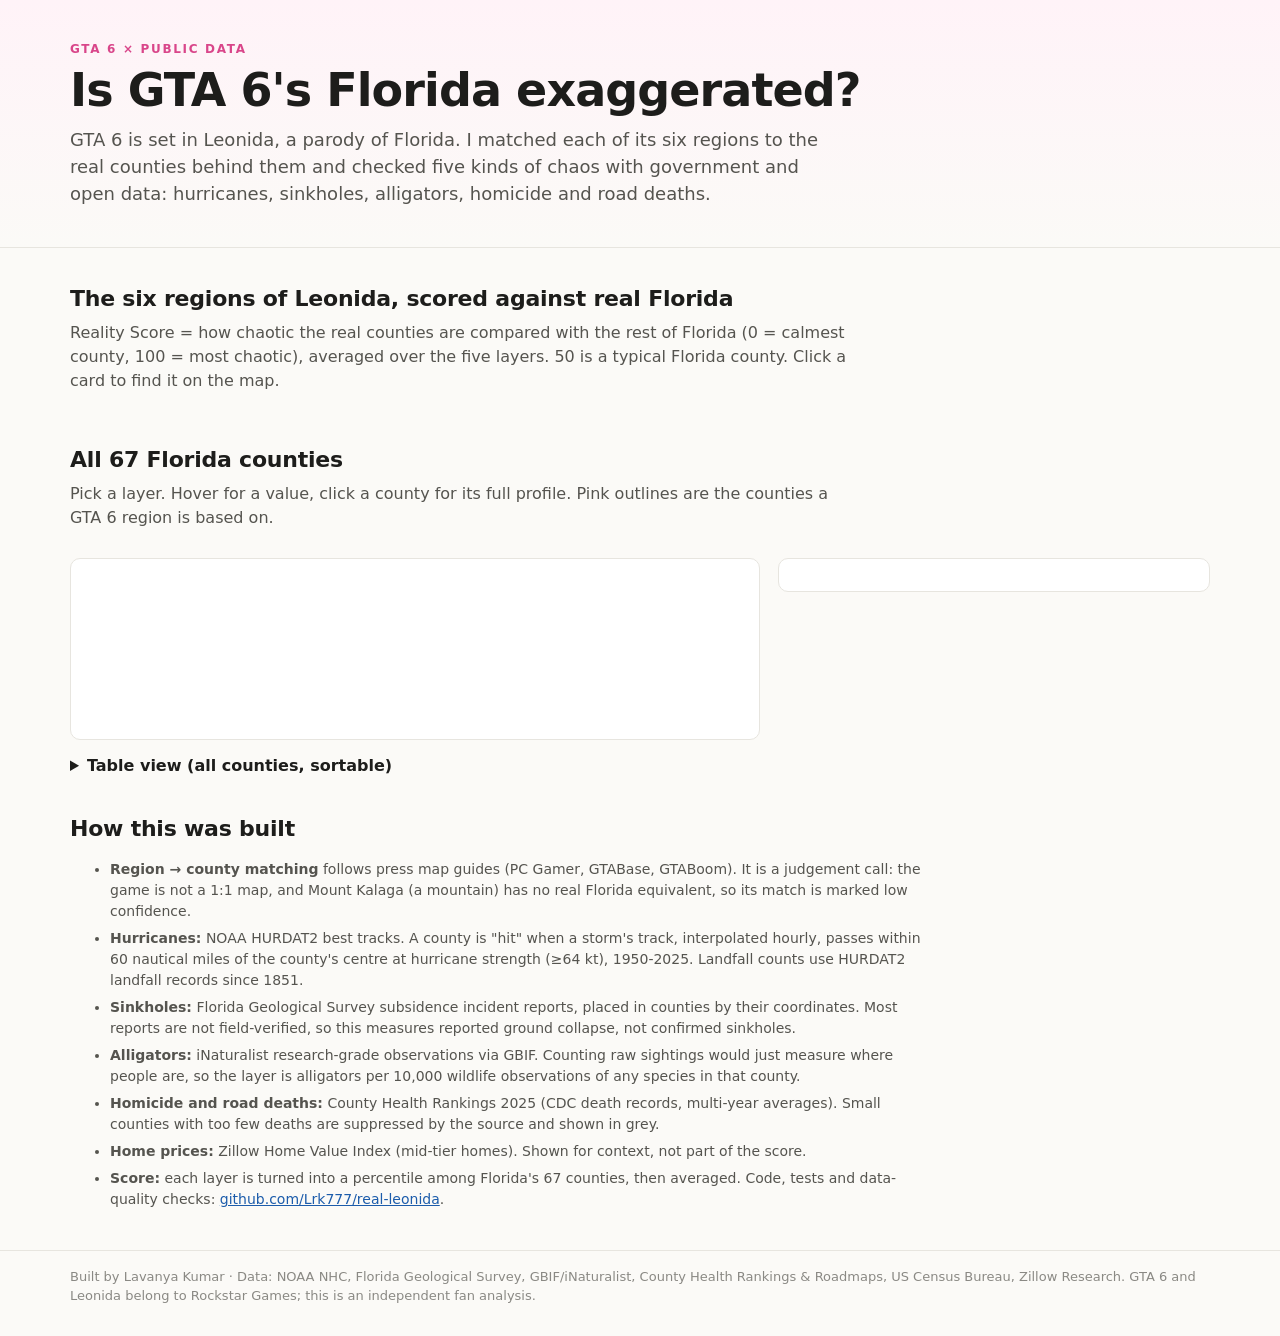
==== src/template.html @ fe615b62 "Add dashboard template, end-to-end pipeline test and README stub" ====
<!DOCTYPE html>
<html lang="en">
<head>
<meta charset="utf-8">
<meta name="viewport" content="width=device-width, initial-scale=1">
<title>Real Leonida: is GTA 6's Florida exaggerated?</title>
<meta name="description" content="Hurricanes, sinkholes, alligators, homicide, road deaths and home prices for all 67 Florida counties, matched to the regions of GTA 6's Leonida.">
<style>
  :root{
    --bg:#fbfaf7; --surface:#ffffff; --ink:#1d1d1b; --ink2:#55544f; --muted:#8a8984; --line:#e7e5df;
    --accent:#d9468a; --accent-soft:#fbe6f0; --focus:#1c5cab;
  }
  *{box-sizing:border-box}
  body{margin:0;background:var(--bg);color:var(--ink);font:16px/1.5 system-ui,-apple-system,"Segoe UI",Roboto,sans-serif}
  .wrap{max-width:1180px;margin:0 auto;padding:0 20px}
  header{padding:40px 0 18px;border-bottom:1px solid var(--line);background:linear-gradient(180deg,#fff3f8 0%,var(--bg) 100%)}
  .kicker{font-size:12px;letter-spacing:.14em;text-transform:uppercase;color:var(--accent);font-weight:700}
  h1{font-size:clamp(28px,4.4vw,46px);line-height:1.08;margin:8px 0 10px;letter-spacing:-.02em}
  .dek{max-width:760px;color:var(--ink2);font-size:18px;margin:0}
  h2{font-size:22px;margin:34px 0 6px;letter-spacing:-.01em}
  .sub{color:var(--ink2);margin:0 0 16px;max-width:780px}
  .headlines{display:grid;grid-template-columns:repeat(auto-fit,minmax(250px,1fr));gap:12px;margin-top:22px}
  .hl{background:var(--surface);border:1px solid var(--line);border-radius:10px;padding:14px 16px}
  .hl b{display:block;font-size:24px;line-height:1.15;margin-bottom:4px}
  .hl span{color:var(--ink2);font-size:14px}
  .regions{display:grid;grid-template-columns:repeat(auto-fit,minmax(270px,1fr));gap:12px}
  .rc{background:var(--surface);border:1px solid var(--line);border-radius:10px;padding:14px 16px;cursor:pointer;transition:border-color .15s}
  .rc:hover,.rc.on{border-color:var(--accent)}
  .rc:focus-visible{outline:2px solid var(--focus);outline-offset:2px}
  .rc h3{margin:0;font-size:18px}
  .rc .insp{color:var(--muted);font-size:13px;margin:2px 0 10px}
  .score{display:flex;align-items:baseline;gap:6px}
  .score b{font-size:34px;line-height:1}
  .score small{color:var(--muted)}
  .conf{font-size:11px;text-transform:uppercase;letter-spacing:.08em;padding:2px 7px;border-radius:99px;background:#f0efec;color:var(--ink2);float:right}
  .bars{margin-top:10px;display:grid;gap:5px}
  .bar{display:grid;grid-template-columns:92px 1fr 30px;align-items:center;gap:8px;font-size:12px;color:var(--ink2)}
  .bar i{display:block;height:8px;border-radius:4px;background:#f0efec;position:relative;overflow:hidden}
  .bar i em{position:absolute;left:0;top:0;bottom:0;background:#3987e5;border-radius:4px}
  .bar span:last-child{text-align:right;color:var(--ink)}
  .controls{display:flex;flex-wrap:wrap;gap:6px;margin:6px 0 12px}
  .controls button{font:inherit;font-size:14px;border:1px solid var(--line);background:var(--surface);color:var(--ink);padding:6px 12px;border-radius:99px;cursor:pointer}
  .controls button[aria-pressed="true"]{background:var(--ink);color:#fff;border-color:var(--ink)}
  .controls button:focus-visible{outline:2px solid var(--focus);outline-offset:2px}
  .mapgrid{display:grid;grid-template-columns:minmax(0,1.6fr) minmax(260px,1fr);gap:18px;align-items:start}
  @media (max-width:860px){.mapgrid{grid-template-columns:1fr}}
  .mapbox{background:var(--surface);border:1px solid var(--line);border-radius:10px;padding:10px;position:relative}
  svg{width:100%;height:auto;display:block}
  path.c{stroke:#fff;stroke-width:.8;cursor:pointer}
  path.c:hover{stroke:var(--ink);stroke-width:1.6}
  path.c.sel{stroke:var(--accent);stroke-width:2.6}
  path.c.reg{stroke:var(--accent);stroke-width:1.8}
  path.c.na{fill:#f0efec}
  .legend{display:flex;align-items:center;gap:0;margin:8px 4px 2px;font-size:12px;color:var(--ink2);flex-wrap:wrap}
  .legend .sw{width:46px;height:10px;margin-right:2px}
  .legend .lab{width:48px;text-align:left}
  .legend .unit{width:100%;margin-top:4px;color:var(--muted)}
  .tip{position:absolute;pointer-events:none;background:var(--ink);color:#fff;font-size:13px;padding:6px 9px;border-radius:6px;white-space:nowrap;opacity:0;transition:opacity .08s}
  .panel{background:var(--surface);border:1px solid var(--line);border-radius:10px;padding:16px}
  .panel h3{margin:0 0 2px;font-size:22px}
  .panel .meta{color:var(--muted);font-size:13px;margin-bottom:10px}
  .panel table{width:100%;border-collapse:collapse;font-size:14px}
  .panel td{padding:6px 0;border-top:1px solid var(--line)}
  .panel td:nth-child(2){text-align:right;font-variant-numeric:tabular-nums}
  .panel td:nth-child(3){text-align:right;color:var(--muted);font-size:12px;width:70px}
  .tag{display:inline-block;background:var(--accent-soft);color:#8a1f52;font-size:12px;border-radius:99px;padding:1px 8px;margin:0 4px 4px 0}
  details{margin-top:14px}
  summary{cursor:pointer;font-weight:600}
  .tbl{overflow:auto;max-height:520px;border:1px solid var(--line);border-radius:10px;background:var(--surface);margin-top:10px}
  .tbl table{border-collapse:collapse;width:100%;font-size:13px;font-variant-numeric:tabular-nums}
  .tbl th,.tbl td{padding:6px 10px;border-bottom:1px solid var(--line);text-align:right;white-space:nowrap}
  .tbl th:first-child,.tbl td:first-child{text-align:left;position:sticky;left:0;background:var(--surface)}
  .tbl th{position:sticky;top:0;background:#f6f5f1;cursor:pointer;font-weight:600}
  .method{color:var(--ink2);font-size:14px;max-width:860px}
  .method li{margin-bottom:6px}
  footer{margin:40px 0 30px;padding-top:16px;border-top:1px solid var(--line);color:var(--muted);font-size:13px}
  a{color:#1c5cab}
</style>
</head>
<body>
<header>
  <div class="wrap">
    <div class="kicker">GTA 6 × public data</div>
    <h1>Is GTA 6's Florida exaggerated?</h1>
    <p class="dek">GTA 6 is set in Leonida, a parody of Florida. I matched each of its six regions to the real counties behind them and checked five kinds of chaos with government and open data: hurricanes, sinkholes, alligators, homicide and road deaths.</p>
    <div class="headlines" id="headlines"></div>
  </div>
</header>

<main class="wrap">
  <h2>The six regions of Leonida, scored against real Florida</h2>
  <p class="sub">Reality Score = how chaotic the real counties are compared with the rest of Florida (0 = calmest county, 100 = most chaotic), averaged over the five layers. 50 is a typical Florida county. Click a card to find it on the map.</p>
  <div class="regions" id="regions"></div>

  <h2>All 67 Florida counties</h2>
  <p class="sub">Pick a layer. Hover for a value, click a county for its full profile. Pink outlines are the counties a GTA 6 region is based on.</p>
  <div class="controls" id="controls" role="group" aria-label="Map layer"></div>
  <div class="mapgrid">
    <div class="mapbox" id="mapbox">
      <svg id="map" role="img" aria-label="Choropleth map of Florida counties"></svg>
      <div class="legend" id="legend"></div>
      <div class="tip" id="tip"></div>
    </div>
    <div class="panel" id="panel"></div>
  </div>

  <details>
    <summary>Table view (all counties, sortable)</summary>
    <div class="tbl"><table id="table"></table></div>
  </details>

  <h2>How this was built</h2>
  <ul class="method" id="method">
    <li><b>Region → county matching</b> follows press map guides (PC Gamer, GTABase, GTABoom). It is a judgement call: the game is not a 1:1 map, and Mount Kalaga (a mountain) has no real Florida equivalent, so its match is marked low confidence.</li>
    <li><b>Hurricanes:</b> NOAA HURDAT2 best tracks. A county is "hit" when a storm's track, interpolated hourly, passes within 60 nautical miles of the county's centre at hurricane strength (≥64 kt), 1950-2025. Landfall counts use HURDAT2 landfall records since 1851.</li>
    <li><b>Sinkholes:</b> Florida Geological Survey subsidence incident reports, placed in counties by their coordinates. Most reports are not field-verified, so this measures reported ground collapse, not confirmed sinkholes.</li>
    <li><b>Alligators:</b> iNaturalist research-grade observations via GBIF. Counting raw sightings would just measure where people are, so the layer is alligators per 10,000 wildlife observations of any species in that county.</li>
    <li><b>Homicide and road deaths:</b> County Health Rankings 2025 (CDC death records, multi-year averages). Small counties with too few deaths are suppressed by the source and shown in grey.</li>
    <li><b>Home prices:</b> Zillow Home Value Index (mid-tier homes). Shown for context, not part of the score.</li>
    <li><b>Score:</b> each layer is turned into a percentile among Florida's 67 counties, then averaged. Code, tests and data-quality checks: <a href="https://github.com/Lrk777/real-leonida">github.com/Lrk777/real-leonida</a>.</li>
  </ul>
</main>
<footer><div class="wrap">Built by Lavanya Kumar · Data: NOAA NHC, Florida Geological Survey, GBIF/iNaturalist, County Health Rankings &amp; Roadmaps, US Census Bureau, Zillow Research. GTA 6 and Leonida belong to Rockstar Games; this is an independent fan analysis.</div></footer>

<script>
const D = /*__DATA__*/null;
const $ = s => document.querySelector(s);
const fmt = (v, dp) => v == null ? "–" : Number(v).toLocaleString("en-CA", {minimumFractionDigits: dp, maximumFractionDigits: dp});
const money = v => v == null ? "–" : "$" + Math.round(v / 1000).toLocaleString("en-CA") + "k";
const layerBy = Object.fromEntries(D.layers.map(l => [l.key, l]));
const byFips = Object.fromEntries(D.counties.map(c => [c.fips, c]));
let layer = "chaos_score", selected = null, regionOn = null;

// Headlines
$("#headlines").innerHTML = D.headlines.map(h => `<div class="hl"><b>${h.big}</b><span>${h.text}</span></div>`).join("");

// Region cards
const short = {hurricanes_per_decade:"Hurricanes", sinkholes_per_1000km2:"Sinkholes", gators_per_10k_obs:"Alligators", homicide_per_100k:"Homicide", crash_deaths_per_100k:"Road deaths"};
$("#regions").innerHTML = D.regions.map(r => `
  <div class="rc" tabindex="0" role="button" data-region="${r.region}" aria-label="${r.region}: Reality Score ${Math.round(r.reality_score)}">
    <span class="conf">${r.confidence} match</span>
    <h3>${r.region}</h3>
    <div class="insp">${r.inspiration} · ${r.counties}</div>
    <div class="score"><b>${Math.round(r.reality_score)}</b><small>/ 100 Reality Score</small></div>
    <div class="bars">${Object.keys(short).map(k => { const v = r[k + "_pct"]; return `<div class="bar"><span>${short[k]}</span><i><em style="width:${v == null ? 0 : v}%"></em></i><span>${v == null ? "–" : Math.round(v)}</span></div>`; }).join("")}</div>
  </div>`).join("");
document.querySelectorAll(".rc").forEach(el => {
  const act = () => { const r = D.regions.find(x => x.region === el.dataset.region);
    regionOn = regionOn === r.region ? null : r.region;
    document.querySelectorAll(".rc").forEach(x => x.classList.toggle("on", x.dataset.region === regionOn));
    if (regionOn) { select(r.fips[0]); $("#mapbox").scrollIntoView({behavior: "smooth", block: "center"}); }
    paint(); };
  el.addEventListener("click", act);
  el.addEventListener("keydown", e => { if (e.key === "Enter" || e.key === " ") { e.preventDefault(); act(); } });
});

// Controls
$("#controls").innerHTML = D.layers.map(l => `<button type="button" data-k="${l.key}" aria-pressed="${l.key === layer}">${l.label}</button>`).join("");
$("#controls").addEventListener("click", e => { const b = e.target.closest("button"); if (!b) return; layer = b.dataset.k;
  document.querySelectorAll("#controls button").forEach(x => x.setAttribute("aria-pressed", x.dataset.k === layer)); paint(); });

// Map
const svg = $("#map");
svg.setAttribute("viewBox", `0 0 ${D.W} ${D.H}`);
svg.innerHTML = D.counties.map(c => `<path class="c" d="${c.path}" data-f="${c.fips}" tabindex="-1"><title>${c.name}</title></path>`).join("");
const tip = $("#tip");
svg.addEventListener("mousemove", e => { const p = e.target.closest("path.c"); if (!p) { tip.style.opacity = 0; return; }
  const c = byFips[p.dataset.f], L = layerBy[layer], v = c[layer];
  tip.textContent = `${c.name}: ${layer === "home_value" ? money(v) : fmt(v, L.dp)}${layer === "chaos_score" ? " / 100" : ""}`;
  const box = $("#mapbox").getBoundingClientRect(); tip.style.left = (e.clientX - box.left + 12) + "px"; tip.style.top = (e.clientY - box.top + 12) + "px"; tip.style.opacity = 1; });
svg.addEventListener("mouseleave", () => tip.style.opacity = 0);
svg.addEventListener("click", e => { const p = e.target.closest("path.c"); if (p) select(p.dataset.f); });

function breaks(vals) { const s = vals.filter(v => v != null).sort((a, b) => a - b); return [0.2, 0.4, 0.6, 0.8].map(q => s[Math.floor(q * (s.length - 1))]); }
function paint() {
  const vals = D.counties.map(c => c[layer]), br = breaks(vals), L = layerBy[layer];
  const regF = regionOn ? D.regions.find(r => r.region === regionOn).fips : D.regions.flatMap(r => r.fips);
  svg.querySelectorAll("path.c").forEach(p => { const c = byFips[p.dataset.f], v = c[layer];
    p.classList.toggle("na", v == null);
    p.style.fill = v == null ? "" : D.ramp[br.filter(b => v > b).length];
    p.classList.toggle("reg", regF.includes(c.fips)); p.classList.toggle("sel", c.fips === selected); });
  const f = v => layer === "home_value" ? money(v) : fmt(v, L.dp);
  const lab = i => i === 0 ? `≤ ${f(br[0])}` : i === 4 ? `> ${f(br[3])}` : `${f(br[i - 1])}–${f(br[i])}`;
  $("#legend").innerHTML = D.ramp.map((col, i) => `<span style="display:inline-flex;flex-direction:column;gap:3px;margin-right:4px;min-width:72px"><span class="sw" style="background:${col};width:100%"></span><span>${lab(i)}</span></span>`).join("") +
    `<div class="unit">${L.unit} · 5 groups of ~13 counties · grey = no data</div>`;
}

function rankOf(key, fips) { const s = D.counties.filter(c => c[key] != null).sort((a, b) => b[key] - a[key]); const i = s.findIndex(c => c.fips === fips); return i < 0 ? null : i + 1; }
function select(f) { selected = f; const c = byFips[f]; const n = D.counties.length;
  const row = (label, v, key, txt) => `<tr><td>${label}</td><td>${txt ?? v}</td><td>${key && rankOf(key, f) ? "#" + rankOf(key, f) + " of " + D.counties.filter(x => x[key] != null).length : ""}</td></tr>`;
  $("#panel").innerHTML = `<h3>${c.name} County</h3>
    <div class="meta">${Number(c.population).toLocaleString("en-CA")} residents · Chaos rank #${c.chaos_rank} of ${n}</div>
    ${c.regions.map(r => `<span class="tag">GTA 6: ${r}</span>`).join("")}
    <table>
      ${row("Reality Score", fmt(c.chaos_score, 0) + " / 100", "chaos_score")}
      ${row("Hurricanes within 60 nm, 1950-2025", fmt(c.hurricanes_1950_2025, 0) + " (" + fmt(c.major_hurricanes_1950_2025, 0) + " major)", "hurricanes_per_decade")}
      ${row("Hurricane landfalls since 1851", fmt(c.landfalls_since_1851, 0), "landfalls_since_1851")}
      ${row("Sinkhole reports", fmt(c.sinkholes, 0) + " (" + fmt(c.sinkholes_per_1000km2, 1) + " per 1,000 km²)", "sinkholes_per_1000km2")}
      ${row("Alligators per 10k sightings", fmt(c.gators_per_10k_obs, 0) + " (" + fmt(c.alligator_obs, 0) + " gators)", "gators_per_10k_obs")}
      ${row("Homicides per 100k", fmt(c.homicide_per_100k, 1), "homicide_per_100k")}
      ${row("Road deaths per 100k", fmt(c.crash_deaths_per_100k, 1), "crash_deaths_per_100k")}
      ${row("Typical home value", money(c.home_value) + (c.home_value_change_pct == null ? "" : " (" + (c.home_value_change_pct >= 0 ? "+" : "") + fmt(c.home_value_change_pct, 0) + "% in 5 yrs)"), "home_value")}
    </table>`;
  paint(); }

// Table
const tcols = [["name","County",null],["chaos_score","Reality",0],["hurricanes_1950_2025","Hurricanes",0],["landfalls_since_1851","Landfalls",0],["sinkholes_per_1000km2","Sinkholes/1k km²",1],["gators_per_10k_obs","Gators/10k obs",0],["homicide_per_100k","Homicide/100k",1],["crash_deaths_per_100k","Road deaths/100k",1],["home_value","Home value",-1]];
let sortK = "chaos_score", sortD = -1;
function table() { const rows = [...D.counties].sort((a, b) => sortK === "name" ? a.name.localeCompare(b.name) * -sortD : ((a[sortK] ?? -1e9) - (b[sortK] ?? -1e9)) * sortD);
  $("#table").innerHTML = `<thead><tr>${tcols.map(([k, l]) => `<th data-k="${k}" aria-sort="${k === sortK ? (sortD < 0 ? "descending" : "ascending") : "none"}">${l}</th>`).join("")}</tr></thead><tbody>` +
    rows.map(c => `<tr>${tcols.map(([k, l, dp]) => `<td>${k === "name" ? c.name : dp === -1 ? money(c[k]) : fmt(c[k], dp)}</td>`).join("")}</tr>`).join("") + "</tbody>"; }
$("#table").addEventListener("click", e => { const th = e.target.closest("th"); if (!th) return; const k = th.dataset.k; sortD = k === sortK ? -sortD : -1; sortK = k; table(); });

select("12086"); table();
</script>
</body>
</html>
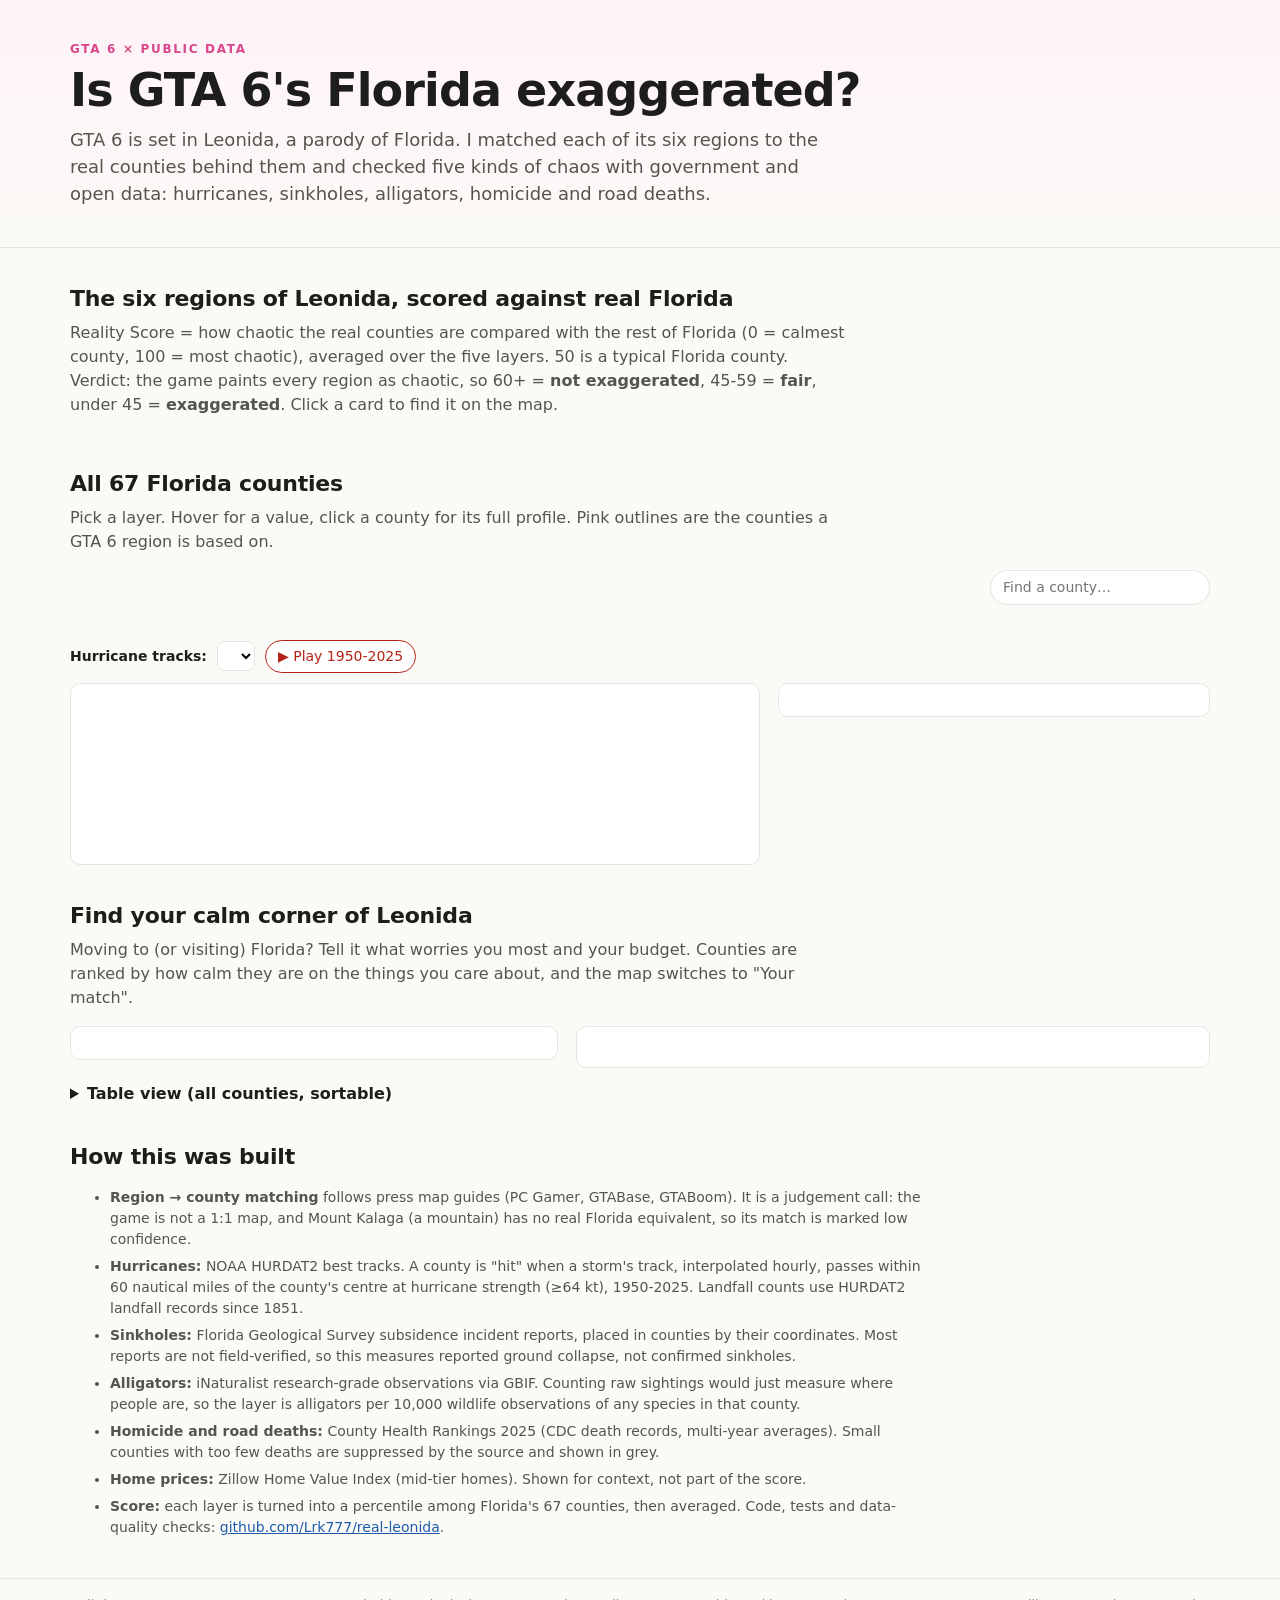
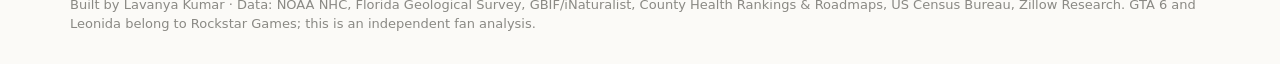
==== commit 719bf965: "Dashboard v2: hurricane track replay, calm-corner finder, verdicts, search, layer notes, share links" ====
--- a/src/template.html
+++ b/src/template.html
@@ -19,9 +19,9 @@
   .dek{max-width:760px;color:var(--ink2);font-size:18px;margin:0}
   h2{font-size:22px;margin:34px 0 6px;letter-spacing:-.01em}
   .sub{color:var(--ink2);margin:0 0 16px;max-width:780px}
-  .headlines{display:grid;grid-template-columns:repeat(auto-fit,minmax(250px,1fr));gap:12px;margin-top:22px}
+  .headlines{display:grid;grid-template-columns:repeat(auto-fit,minmax(200px,1fr));gap:12px;margin-top:22px}
   .hl{background:var(--surface);border:1px solid var(--line);border-radius:10px;padding:14px 16px}
-  .hl b{display:block;font-size:24px;line-height:1.15;margin-bottom:4px}
+  .hl b{display:block;font-size:21px;line-height:1.15;margin-bottom:4px}
   .hl span{color:var(--ink2);font-size:14px}
   .regions{display:grid;grid-template-columns:repeat(auto-fit,minmax(270px,1fr));gap:12px}
   .rc{background:var(--surface);border:1px solid var(--line);border-radius:10px;padding:14px 16px;cursor:pointer;transition:border-color .15s}
@@ -75,6 +75,39 @@
   .method li{margin-bottom:6px}
   footer{margin:40px 0 30px;padding-top:16px;border-top:1px solid var(--line);color:var(--muted);font-size:13px}
   a{color:#1c5cab}
+  .verdict{display:inline-block;font-size:12px;font-weight:600;border-radius:99px;padding:2px 9px;margin-left:8px;vertical-align:middle}
+  .v-wild{background:#fde7e7;color:#9b1c1c} .v-fair{background:#f0efec;color:#55544f} .v-exag{background:#e3eefc;color:#1c4f8f}
+  .toolbar{display:flex;flex-wrap:wrap;gap:10px;align-items:center;justify-content:space-between;margin:6px 0 4px}
+  .search{font:inherit;font-size:14px;padding:6px 12px;border:1px solid var(--line);border-radius:99px;min-width:220px;background:var(--surface)}
+  .search:focus-visible{outline:2px solid var(--focus);outline-offset:1px}
+  .layerdesc{color:var(--ink2);font-size:14px;margin:0 0 10px;min-height:21px}
+  .storms{margin-top:10px;font-size:13px;color:var(--ink2)}
+  .storms b{color:var(--ink)}
+  .finder{display:grid;grid-template-columns:minmax(260px,1fr) minmax(0,1.3fr);gap:18px;align-items:start}
+  @media (max-width:860px){.finder{grid-template-columns:1fr}}
+  .card{background:var(--surface);border:1px solid var(--line);border-radius:10px;padding:16px}
+  .slider{display:grid;grid-template-columns:110px 1fr 74px;gap:10px;align-items:center;margin:8px 0;font-size:14px}
+  .slider input{width:100%;accent-color:#1c5cab}
+  .slider output{font-size:12px;color:var(--ink2);text-align:right}
+  .budget{font:inherit;font-size:14px;padding:5px 8px;border:1px solid var(--line);border-radius:8px;background:var(--surface)}
+  .results ol{margin:0;padding:0;list-style:none;counter-reset:r}
+  .results li{display:grid;grid-template-columns:28px 1fr auto;gap:10px;align-items:center;padding:8px 6px;border-top:1px solid var(--line);cursor:pointer;border-radius:6px}
+  .results li:hover,.results li:focus-visible{background:#f6f5f1;outline:none}
+  .results li .n{font-weight:700;color:var(--muted)}
+  .results li .why{font-size:12px;color:var(--ink2)}
+  .results li .m{font-variant-numeric:tabular-nums;font-weight:700}
+  .hint{font-size:13px;color:var(--muted);margin:8px 0 0}
+  .stormbar{display:flex;flex-wrap:wrap;gap:10px;align-items:center;margin:0 0 10px;font-size:14px}
+  .stormbar select{font:inherit;font-size:14px;padding:5px 8px;border:1px solid var(--line);border-radius:8px;background:var(--surface);max-width:320px}
+  .stormbar button{font:inherit;font-size:14px;padding:5px 12px;border-radius:99px;border:1px solid #b42318;background:#fff;color:#b42318;cursor:pointer}
+  .stormbar button:disabled{opacity:.4;cursor:default}
+  #stormInfo{color:var(--ink2)}
+  svg#map{overflow:hidden}
+  path.track{fill:none;stroke:#b42318;stroke-width:1.4;stroke-opacity:.35;stroke-linejoin:round;stroke-linecap:round;pointer-events:none}
+  path.track.on{stroke-width:3.2;stroke-opacity:.95}
+  path.track.off{stroke-opacity:0}
+  .yearbadge{font:700 34px system-ui,sans-serif;fill:#b42318;fill-opacity:.85}
+  .copy{font:inherit;font-size:13px;padding:4px 10px;border:1px solid var(--line);border-radius:99px;background:var(--surface);cursor:pointer;margin-top:10px}
 </style>
 </head>
 <body>
@@ -89,12 +122,23 @@
 
 <main class="wrap">
   <h2>The six regions of Leonida, scored against real Florida</h2>
-  <p class="sub">Reality Score = how chaotic the real counties are compared with the rest of Florida (0 = calmest county, 100 = most chaotic), averaged over the five layers. 50 is a typical Florida county. Click a card to find it on the map.</p>
+  <p class="sub">Reality Score = how chaotic the real counties are compared with the rest of Florida (0 = calmest county, 100 = most chaotic), averaged over the five layers. 50 is a typical Florida county. Verdict: the game paints every region as chaotic, so 60+ = <b>not exaggerated</b>, 45-59 = <b>fair</b>, under 45 = <b>exaggerated</b>. Click a card to find it on the map.</p>
   <div class="regions" id="regions"></div>
 
   <h2>All 67 Florida counties</h2>
   <p class="sub">Pick a layer. Hover for a value, click a county for its full profile. Pink outlines are the counties a GTA 6 region is based on.</p>
-  <div class="controls" id="controls" role="group" aria-label="Map layer"></div>
+  <div class="toolbar">
+    <div class="controls" id="controls" role="group" aria-label="Map layer"></div>
+    <input class="search" id="search" list="countylist" placeholder="Find a county…" aria-label="Find a county">
+    <datalist id="countylist"></datalist>
+  </div>
+  <p class="layerdesc" id="layerdesc"></p>
+  <div class="stormbar">
+    <label for="trackSel"><b>Hurricane tracks:</b></label>
+    <select id="trackSel"></select>
+    <button type="button" id="play">▶ Play 1950-2025</button>
+    <span id="stormInfo" aria-live="polite"></span>
+  </div>
   <div class="mapgrid">
     <div class="mapbox" id="mapbox">
       <svg id="map" role="img" aria-label="Choropleth map of Florida counties"></svg>
@@ -102,6 +146,13 @@
       <div class="tip" id="tip"></div>
     </div>
     <div class="panel" id="panel"></div>
+  </div>
+
+  <h2>Find your calm corner of Leonida</h2>
+  <p class="sub">Moving to (or visiting) Florida? Tell it what worries you most and your budget. Counties are ranked by how calm they are on the things you care about, and the map switches to "Your match".</p>
+  <div class="finder">
+    <div class="card" id="prefs"></div>
+    <div class="card results"><ol id="results"></ol><p class="hint" id="hint"></p></div>
   </div>
 
   <details>
@@ -134,6 +185,8 @@
 // Headlines
 $("#headlines").innerHTML = D.headlines.map(h => `<div class="hl"><b>${h.big}</b><span>${h.text}</span></div>`).join("");
 
+// Verdict: the game paints every region as chaotic; is the real place?
+function verdict(s) { return s >= 60 ? ["Not exaggerated", "v-wild"] : s >= 45 ? ["Fair", "v-fair"] : ["Exaggerated", "v-exag"]; }
 // Region cards
 const short = {hurricanes_per_decade:"Hurricanes", sinkholes_per_1000km2:"Sinkholes", gators_per_10k_obs:"Alligators", homicide_per_100k:"Homicide", crash_deaths_per_100k:"Road deaths"};
 $("#regions").innerHTML = D.regions.map(r => `
@@ -141,7 +194,7 @@
     <span class="conf">${r.confidence} match</span>
     <h3>${r.region}</h3>
     <div class="insp">${r.inspiration} · ${r.counties}</div>
-    <div class="score"><b>${Math.round(r.reality_score)}</b><small>/ 100 Reality Score</small></div>
+    <div class="score"><b>${Math.round(r.reality_score)}</b><small>/ 100</small><span class="verdict ${verdict(r.reality_score)[1]}" title="The game paints every region as chaotic. Is the real place?">${verdict(r.reality_score)[0]}</span></div>
     <div class="bars">${Object.keys(short).map(k => { const v = r[k + "_pct"]; return `<div class="bar"><span>${short[k]}</span><i><em style="width:${v == null ? 0 : v}%"></em></i><span>${v == null ? "–" : Math.round(v)}</span></div>`; }).join("")}</div>
   </div>`).join("");
 document.querySelectorAll(".rc").forEach(el => {
@@ -159,10 +212,27 @@
 $("#controls").addEventListener("click", e => { const b = e.target.closest("button"); if (!b) return; layer = b.dataset.k;
   document.querySelectorAll("#controls button").forEach(x => x.setAttribute("aria-pressed", x.dataset.k === layer)); paint(); });
 
+// Layer descriptions
+const DESC = {
+  chaos_score: "Average of the five chaos layers, each ranked against all 67 counties. 100 = most chaotic county in Florida.",
+  hurricanes_per_decade: "Hurricanes whose eye passed within 60 nautical miles of the county centre, 1950-2025, per decade. Central counties get storms from both coasts.",
+  sinkholes_per_1000km2: "Sinkhole and ground-collapse reports to the Florida Geological Survey, per 1,000 km². Reports, not all verified.",
+  gators_per_10k_obs: "Out of every 10,000 wildlife photos people logged on iNaturalist in the county, how many were alligators. Small counties have few photos, so read with care.",
+  homicide_per_100k: "Homicide deaths per 100,000 residents per year (CDC death records via County Health Rankings 2025). Grey = too few deaths to publish.",
+  crash_deaths_per_100k: "Motor-vehicle crash deaths per 100,000 residents per year (CDC via County Health Rankings 2025). Rural counties with long, fast roads lead.",
+  home_value: "Typical home value, mid-tier homes (Zillow Home Value Index, latest month). Context only, not part of the score.",
+  match: "Your match score from the finder below: 100 = calmest county on what you said you care about. Grey = over your budget."
+};
+$("#countylist").innerHTML = D.counties.map(c => `<option value="${c.name}">`).join("");
+$("#search").addEventListener("change", e => { const q = e.target.value.trim().toLowerCase();
+  const c = D.counties.find(x => x.name.toLowerCase() === q) || D.counties.find(x => x.name.toLowerCase().startsWith(q));
+  if (c) { select(c.fips); e.target.value = ""; } });
+
 // Map
 const svg = $("#map");
 svg.setAttribute("viewBox", `0 0 ${D.W} ${D.H}`);
-svg.innerHTML = D.counties.map(c => `<path class="c" d="${c.path}" data-f="${c.fips}" tabindex="-1"><title>${c.name}</title></path>`).join("");
+svg.innerHTML = D.counties.map(c => `<path class="c" d="${c.path}" data-f="${c.fips}" tabindex="-1"><title>${c.name}</title></path>`).join("") +
+  `<g id="tracks">${(D.tracks || []).map((t, i) => `<path class="track off" data-i="${i}" d="M${t.pts.map(p => p[0] + "," + p[1]).join("L")}"></path>`).join("")}</g><text id="yearbadge" class="yearbadge" x="${D.W - 20}" y="60" text-anchor="end"></text>`;
 const tip = $("#tip");
 svg.addEventListener("mousemove", e => { const p = e.target.closest("path.c"); if (!p) { tip.style.opacity = 0; return; }
   const c = byFips[p.dataset.f], L = layerBy[layer], v = c[layer];
@@ -174,6 +244,8 @@
 function breaks(vals) { const s = vals.filter(v => v != null).sort((a, b) => a - b); return [0.2, 0.4, 0.6, 0.8].map(q => s[Math.floor(q * (s.length - 1))]); }
 function paint() {
   const vals = D.counties.map(c => c[layer]), br = breaks(vals), L = layerBy[layer];
+  $("#layerdesc").textContent = DESC[layer] || "";
+  if (selected) history.replaceState(null, "", `#county=${selected}&layer=${layer}`);
   const regF = regionOn ? D.regions.find(r => r.region === regionOn).fips : D.regions.flatMap(r => r.fips);
   svg.querySelectorAll("path.c").forEach(p => { const c = byFips[p.dataset.f], v = c[layer];
     p.classList.toggle("na", v == null);
@@ -200,8 +272,44 @@
       ${row("Homicides per 100k", fmt(c.homicide_per_100k, 1), "homicide_per_100k")}
       ${row("Road deaths per 100k", fmt(c.crash_deaths_per_100k, 1), "crash_deaths_per_100k")}
       ${row("Typical home value", money(c.home_value) + (c.home_value_change_pct == null ? "" : " (" + (c.home_value_change_pct >= 0 ? "+" : "") + fmt(c.home_value_change_pct, 0) + "% in 5 yrs)"), "home_value")}
-    </table>`;
+    </table>
+    ${c.landfalls.length ? `<div class="storms"><b>Strongest hurricanes to make landfall here:</b> ${c.landfalls.slice(0, 4).map(s => `${s[0]} ${s[1]} (${cat(s[2])})`).join(" · ")}</div>` : `<div class="storms">No hurricane has made landfall in this county since 1851 (storms can still pass nearby).</div>`}
+    <button type="button" class="copy" id="copylink">Copy link to ${c.name}</button>`;
+  $("#copylink").onclick = () => { const u = location.href.split("#")[0] + `#county=${f}&layer=${layer}`;
+    (navigator.clipboard ? navigator.clipboard.writeText(u) : Promise.reject()).then(() => $("#copylink").textContent = "Link copied", () => $("#copylink").textContent = u); };
   paint(); }
+function cat(kt) { return kt >= 137 ? "Cat 5" : kt >= 113 ? "Cat 4" : kt >= 96 ? "Cat 3" : kt >= 83 ? "Cat 2" : "Cat 1"; }
+
+// Hurricane tracks: every Cat 3+ hurricane to make landfall in Florida since 1950
+const tracks = D.tracks || [], tpaths = [...svg.querySelectorAll("path.track")];
+const reduce = window.matchMedia && window.matchMedia("(prefers-reduced-motion: reduce)").matches;
+$("#trackSel").innerHTML = `<option value="none">Off</option><option value="all">All ${tracks.length} major landfalls since 1950</option>` +
+  tracks.map((t, i) => `<option value="${i}">${t.name} ${t.year} (${cat(t.landfall_kt)} at landfall)</option>`).join("");
+let playing = null;
+function stopPlay() { if (playing) { clearTimeout(playing); playing = null; $("#play").textContent = "▶ Play 1950-2025"; } $("#yearbadge").textContent = ""; }
+function describe(t) { return `${t.name} ${t.year}: ${cat(t.landfall_kt)} at landfall (${t.landfall_kt} kt) in ${t.counties.join(", ")}`; }
+function draw(el) { if (reduce || !el.getTotalLength) return; const L = el.getTotalLength(); el.style.transition = "none"; el.style.strokeDasharray = L; el.style.strokeDashoffset = L;
+  el.getBoundingClientRect(); el.style.transition = "stroke-dashoffset 1.2s ease-out"; el.style.strokeDashoffset = 0; }
+function showTracks(v) {
+  tpaths.forEach(p => { p.classList.remove("on"); p.style.strokeDasharray = ""; p.style.strokeDashoffset = ""; p.classList.toggle("off", v === "none"); });
+  if (v === "none") { $("#stormInfo").textContent = ""; return; }
+  if (v === "all") { $("#stormInfo").textContent = `${tracks.length} major hurricanes made landfall in Florida, 1950-2025. Pick one or press Play.`; return; }
+  const i = +v; tpaths.forEach((p, j) => p.classList.toggle("off", j !== i)); tpaths[i].classList.add("on"); draw(tpaths[i]);
+  $("#stormInfo").textContent = describe(tracks[i]);
+}
+$("#trackSel").addEventListener("change", e => { stopPlay(); showTracks(e.target.value); });
+$("#play").disabled = !tracks.length;
+$("#play").addEventListener("click", () => {
+  if (playing) { stopPlay(); return; }
+  $("#trackSel").value = "all"; tpaths.forEach(p => { p.classList.add("off"); p.classList.remove("on"); });
+  $("#play").textContent = "■ Stop"; let i = 0;
+  const step = () => { if (i > 0) tpaths[i - 1].classList.remove("on");
+    if (i >= tracks.length) { playing = null; $("#play").textContent = "▶ Play 1950-2025"; showTracks("all"); $("#yearbadge").textContent = ""; return; }
+    const p = tpaths[i]; p.classList.remove("off"); p.classList.add("on"); draw(p);
+    $("#yearbadge").textContent = tracks[i].year; $("#stormInfo").textContent = describe(tracks[i]); i++; playing = setTimeout(step, reduce ? 500 : 1300); };
+  step();
+});
+showTracks("none");
 
 // Table
 const tcols = [["name","County",null],["chaos_score","Reality",0],["hurricanes_1950_2025","Hurricanes",0],["landfalls_since_1851","Landfalls",0],["sinkholes_per_1000km2","Sinkholes/1k km²",1],["gators_per_10k_obs","Gators/10k obs",0],["homicide_per_100k","Homicide/100k",1],["crash_deaths_per_100k","Road deaths/100k",1],["home_value","Home value",-1]];
@@ -211,7 +319,40 @@
     rows.map(c => `<tr>${tcols.map(([k, l, dp]) => `<td>${k === "name" ? c.name : dp === -1 ? money(c[k]) : fmt(c[k], dp)}</td>`).join("")}</tr>`).join("") + "</tbody>"; }
 $("#table").addEventListener("click", e => { const th = e.target.closest("th"); if (!th) return; const k = th.dataset.k; sortD = k === sortK ? -sortD : -1; sortK = k; table(); });
 
-select("12086"); table();
+// Finder
+const RISKS = [["hurricanes_per_decade", "Hurricanes"], ["sinkholes_per_1000km2", "Sinkholes"], ["gators_per_10k_obs", "Alligators"], ["homicide_per_100k", "Crime"], ["crash_deaths_per_100k", "Road safety"]];
+const LVL = ["Don't care", "A little", "Matters", "Top worry"];
+const W = {hurricanes_per_decade: 2, sinkholes_per_1000km2: 1, gators_per_10k_obs: 1, homicide_per_100k: 2, crash_deaths_per_100k: 1};
+let budget = 0;
+D.layers.push({key: "match", label: "Your match", unit: "match score (0-100, higher = calmer for you)", dp: 0, chaos: false});
+layerBy.match = D.layers[D.layers.length - 1];
+$("#controls").innerHTML = D.layers.map(l => `<button type="button" data-k="${l.key}" aria-pressed="${l.key === layer}">${l.label}</button>`).join("");
+$("#prefs").innerHTML = `<b>What worries you?</b>` + RISKS.map(([k, l]) =>
+  `<div class="slider"><label for="w_${k}">${l}</label><input type="range" id="w_${k}" min="0" max="3" step="1" value="${W[k]}"><output id="o_${k}">${LVL[W[k]]}</output></div>`).join("") +
+  `<div class="slider"><label for="budget">Budget</label><select class="budget" id="budget"><option value="0">Any price</option><option value="250000">Under $250k</option><option value="300000">Under $300k</option><option value="400000">Under $400k</option><option value="500000">Under $500k</option></select><span></span></div>`;
+RISKS.forEach(([k]) => $("#w_" + k).addEventListener("input", e => { W[k] = +e.target.value; $("#o_" + k).textContent = LVL[W[k]]; rank(true); }));
+$("#budget").addEventListener("change", e => { budget = +e.target.value; rank(true); });
+function rank(show) {
+  const tot = Object.values(W).reduce((a, b) => a + b, 0);
+  D.counties.forEach(c => {
+    if (budget && (c.home_value == null || c.home_value > budget)) { c.match = null; return; }
+    let s = 0, w = 0;
+    RISKS.forEach(([k]) => { const p = c[k + "_pct"]; if (p != null && W[k]) { s += (100 - p) * W[k]; w += W[k]; } });
+    c.match = tot === 0 ? null : w ? s / w : null;
+  });
+  const top = D.counties.filter(c => c.match != null).sort((a, b) => b.match - a.match).slice(0, 8);
+  $("#results").innerHTML = top.map((c, i) => { const best = RISKS.filter(([k]) => W[k] && c[k + "_pct"] != null).sort((a, b) => c[a[0] + "_pct"] - c[b[0] + "_pct"]).slice(0, 2).map(x => x[1].toLowerCase());
+    return `<li tabindex="0" data-f="${c.fips}"><span class="n">${i + 1}</span><span><b>${c.name}</b>${c.regions.length ? ` <span class="tag">${c.regions[0]}</span>` : ""}<br><span class="why">Calm on ${best.join(" and ")} · ${money(c.home_value)} typical home</span></span><span class="m">${Math.round(c.match)}</span></li>`; }).join("");
+  $("#hint").textContent = tot === 0 ? "Move at least one slider to rank counties." : top.length ? "Click a county to see it on the map. Match = 100 means calmest in Florida on everything you picked." : "No county fits that budget. Try a higher one.";
+  if (show) { layer = "match"; document.querySelectorAll("#controls button").forEach(x => x.setAttribute("aria-pressed", x.dataset.k === layer)); }
+  paint();
+}
+$("#results").addEventListener("click", e => { const li = e.target.closest("li"); if (li) { select(li.dataset.f); $("#mapbox").scrollIntoView({behavior: "smooth", block: "center"}); } });
+$("#results").addEventListener("keydown", e => { const li = e.target.closest("li"); if (li && (e.key === "Enter" || e.key === " ")) { e.preventDefault(); select(li.dataset.f); } });
+
+const H = Object.fromEntries(location.hash.slice(1).split("&").filter(Boolean).map(kv => kv.split("=")));
+if (H.layer && layerBy[H.layer] && H.layer !== "match") { layer = H.layer; document.querySelectorAll("#controls button").forEach(x => x.setAttribute("aria-pressed", x.dataset.k === layer)); }
+table(); rank(false); select(byFips[H.county] ? H.county : "12086");
 </script>
 </body>
 </html>
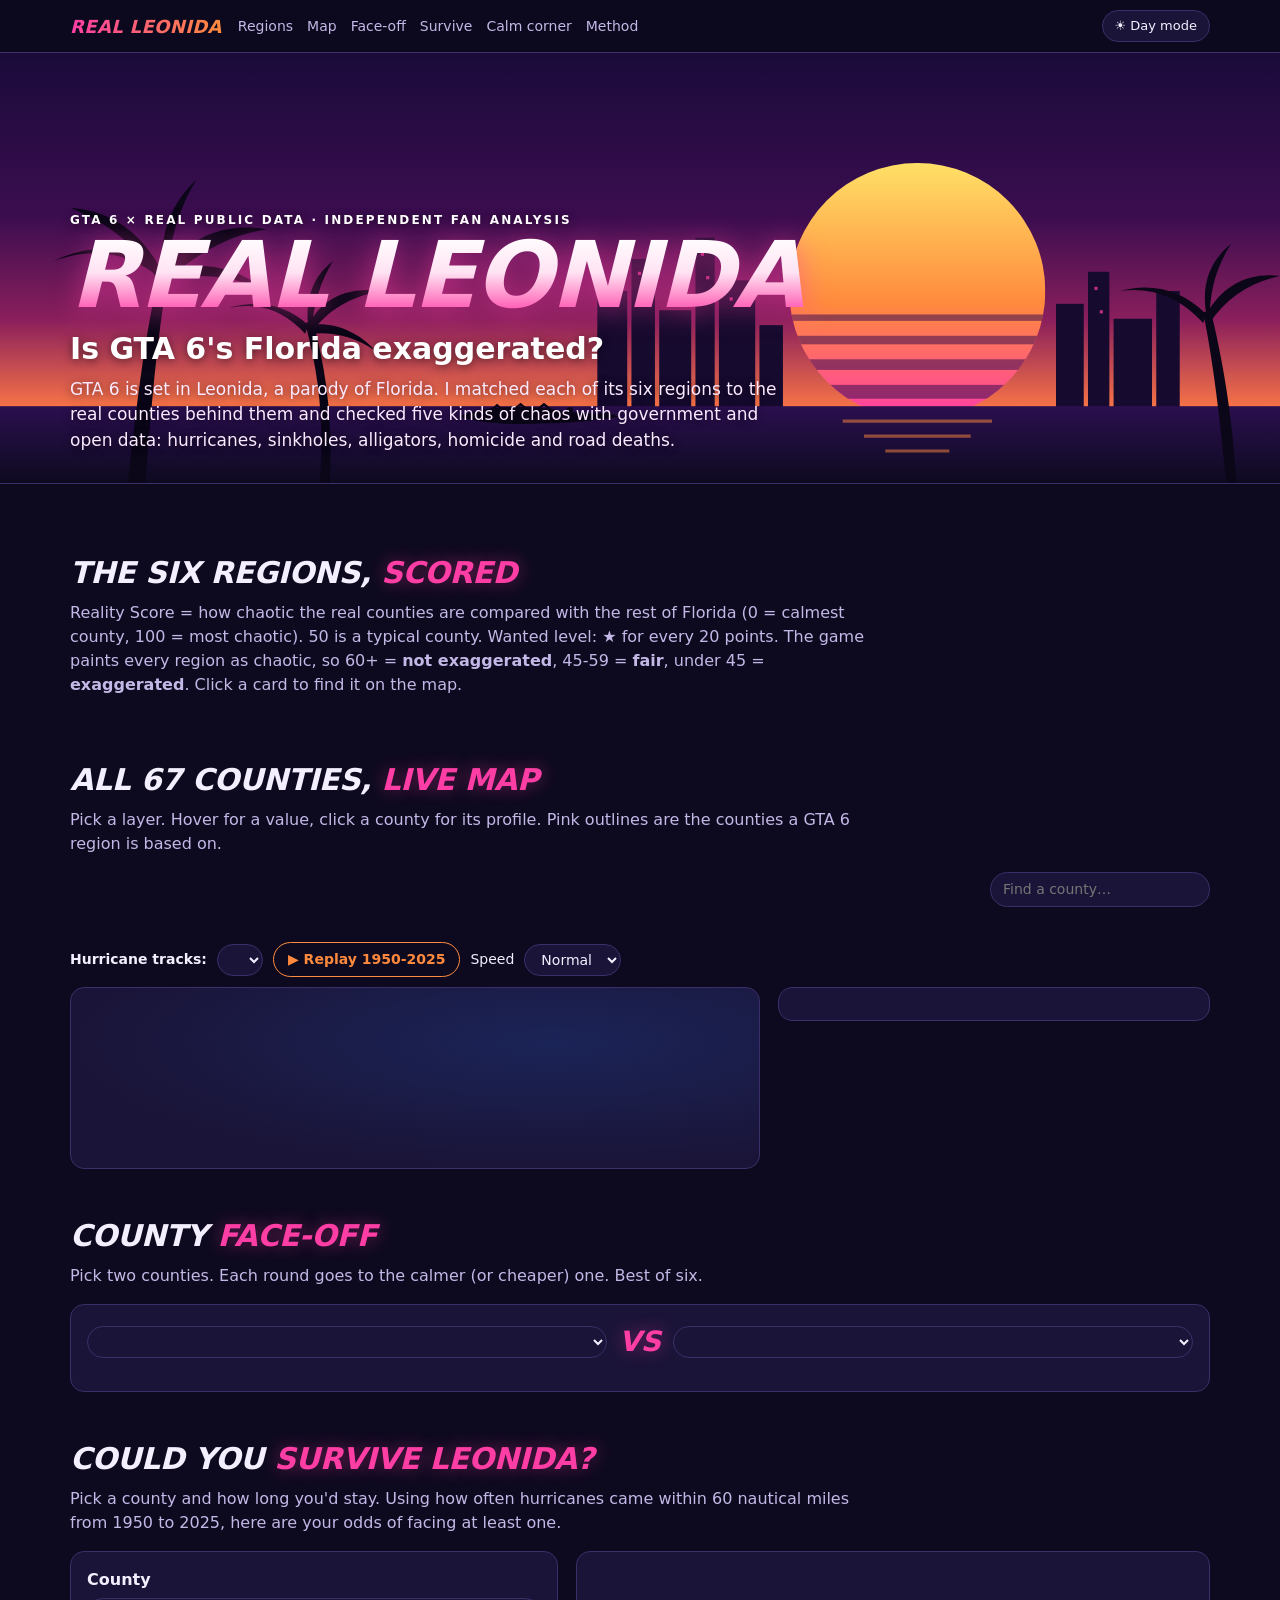
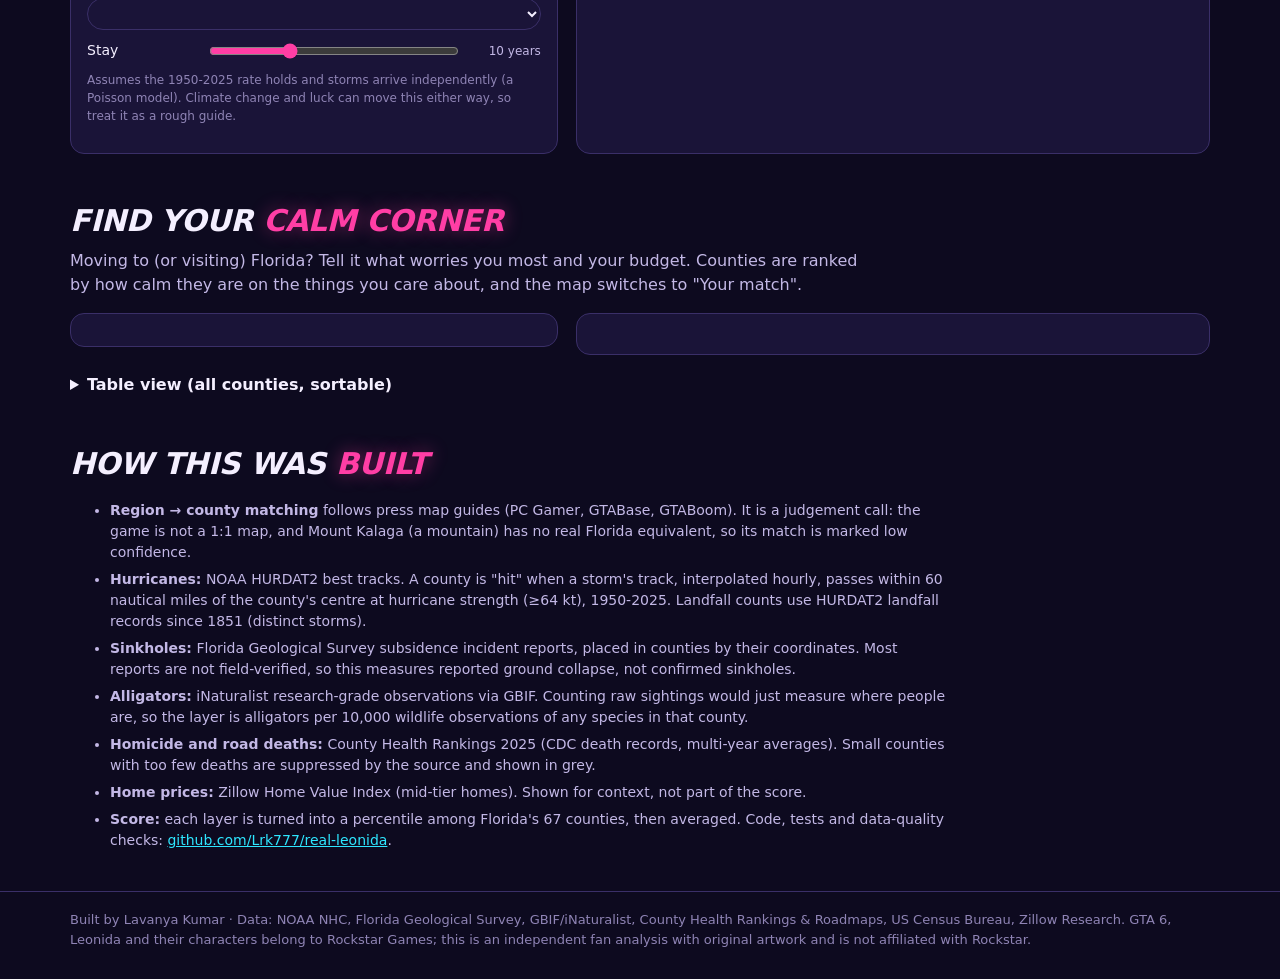
==== commit 1fc135ff: "Dashboard: neon night theme + day toggle, original sunset/palm/gator hero, wanted stars, face-off, s" ====
--- a/src/template.html
+++ b/src/template.html
@@ -1,5 +1,5 @@
 <!DOCTYPE html>
-<html lang="en">
+<html lang="en" data-theme="night">
 <head>
 <meta charset="utf-8">
 <meta name="viewport" content="width=device-width, initial-scale=1">
@@ -7,126 +7,244 @@
 <meta name="description" content="Hurricanes, sinkholes, alligators, homicide, road deaths and home prices for all 67 Florida counties, matched to the regions of GTA 6's Leonida.">
 <style>
   :root{
-    --bg:#fbfaf7; --surface:#ffffff; --ink:#1d1d1b; --ink2:#55544f; --muted:#8a8984; --line:#e7e5df;
-    --accent:#d9468a; --accent-soft:#fbe6f0; --focus:#1c5cab;
+    --bg:#0d0a1f; --bg2:#15102e; --surface:#1a1438; --surface2:#221a47; --ink:#f4efff; --ink2:#c3b8e6; --muted:#8f84b5; --line:#3a2f68;
+    --pink:#ff3ea5; --cyan:#2ee6ff; --gold:#ffd23f; --orange:#ff8a3d; --focus:#2ee6ff;
+    --glow-pink:0 0 18px rgba(255,62,165,.45); --glow-cyan:0 0 18px rgba(46,230,255,.35);
+    --county-stroke:#0d0a1f; --na:#2a2350; --track:#ffffff;
+  }
+  [data-theme="day"]{
+    --bg:#fbfaf7; --bg2:#fff3f8; --surface:#ffffff; --surface2:#f6f5f1; --ink:#1d1d1b; --ink2:#55544f; --muted:#8a8984; --line:#e7e5df;
+    --pink:#d9468a; --cyan:#1c5cab; --gold:#b7791f; --orange:#c2410c; --focus:#1c5cab;
+    --glow-pink:none; --glow-cyan:none; --county-stroke:#ffffff; --na:#f0efec; --track:#1d1d1b;
   }
   *{box-sizing:border-box}
-  body{margin:0;background:var(--bg);color:var(--ink);font:16px/1.5 system-ui,-apple-system,"Segoe UI",Roboto,sans-serif}
+  html{scroll-behavior:smooth}
+  body{margin:0;overflow-x:hidden;background:var(--bg);color:var(--ink);font:16px/1.5 system-ui,-apple-system,"Segoe UI",Roboto,sans-serif}
   .wrap{max-width:1180px;margin:0 auto;padding:0 20px}
-  header{padding:40px 0 18px;border-bottom:1px solid var(--line);background:linear-gradient(180deg,#fff3f8 0%,var(--bg) 100%)}
-  .kicker{font-size:12px;letter-spacing:.14em;text-transform:uppercase;color:var(--accent);font-weight:700}
-  h1{font-size:clamp(28px,4.4vw,46px);line-height:1.08;margin:8px 0 10px;letter-spacing:-.02em}
-  .dek{max-width:760px;color:var(--ink2);font-size:18px;margin:0}
-  h2{font-size:22px;margin:34px 0 6px;letter-spacing:-.01em}
-  .sub{color:var(--ink2);margin:0 0 16px;max-width:780px}
+  a{color:var(--cyan)}
+  :focus-visible{outline:2px solid var(--focus);outline-offset:2px}
+
+  /* Top bar */
+  .topbar{position:sticky;top:0;z-index:20;background:rgba(13,10,31,.82);backdrop-filter:blur(8px);border-bottom:1px solid var(--line)}
+  [data-theme="day"] .topbar{background:rgba(251,250,247,.9)}
+  .topbar .wrap{display:flex;align-items:center;gap:16px;height:52px}
+  .brand{font-weight:900;font-style:italic;letter-spacing:.02em;font-size:18px;background:linear-gradient(90deg,var(--pink),var(--orange));-webkit-background-clip:text;background-clip:text;color:transparent;white-space:nowrap}
+  .nav{display:flex;gap:14px;flex:1;overflow-x:auto;scrollbar-width:none}
+  .nav a{color:var(--ink2);text-decoration:none;font-size:14px;white-space:nowrap}
+  .nav a:hover{color:var(--ink)}
+  .themebtn{font:inherit;font-size:13px;border:1px solid var(--line);background:var(--surface);color:var(--ink);border-radius:99px;padding:5px 12px;cursor:pointer;white-space:nowrap}
+
+  /* Hero */
+  .hero{position:relative;overflow:hidden;border-bottom:1px solid var(--line);background:linear-gradient(180deg,#1a0b3a 0%,#3b0d4f 38%,#8a1f5c 62%,#ff7a45 84%,#ffb347 100%)}
+  [data-theme="day"] .hero{background:linear-gradient(180deg,#bfe9ff 0%,#ffd6e8 60%,#ffe2b8 100%)}
+  .hero svg.scene{position:absolute;inset:0;width:100%;height:100%}
+  .hero .wrap{position:relative;padding:56px 20px 30px;min-height:430px;display:flex;flex-direction:column;justify-content:flex-end}
+  .kicker{font-size:12px;letter-spacing:.18em;text-transform:uppercase;color:#fff;font-weight:800;text-shadow:0 1px 8px rgba(0,0,0,.6)}
+  [data-theme="day"] .kicker{color:#8a1f52;text-shadow:none}
+  h1{margin:6px 0 8px;font-size:clamp(40px,8vw,92px);line-height:.9;font-weight:900;font-style:italic;letter-spacing:-.02em;text-transform:uppercase;
+     background:linear-gradient(180deg,#ffffff 0%,#ffe3f3 45%,#ff3ea5 100%);-webkit-background-clip:text;background-clip:text;color:transparent;filter:drop-shadow(0 4px 14px rgba(255,62,165,.55))}
+  [data-theme="day"] h1{background:linear-gradient(180deg,#5b1340 0%,#d9468a 100%);-webkit-background-clip:text;background-clip:text;filter:none}
+  .hero .q{font-size:clamp(20px,3vw,30px);font-weight:800;color:#fff;margin:0 0 6px;text-shadow:0 2px 10px rgba(0,0,0,.55)}
+  [data-theme="day"] .hero .q{color:#1d1d1b;text-shadow:none}
+  .dek{max-width:720px;color:#fbe9ff;font-size:17px;margin:0;text-shadow:0 1px 8px rgba(0,0,0,.6)}
+  [data-theme="day"] .dek{color:#3a2b3f;text-shadow:none}
+
+  h2{font-size:clamp(22px,3vw,30px);margin:44px 0 6px;font-weight:900;font-style:italic;letter-spacing:-.01em;text-transform:uppercase}
+  h2 span{color:var(--pink);text-shadow:var(--glow-pink)}
+  .sub{color:var(--ink2);margin:0 0 16px;max-width:800px}
+  .card{background:var(--surface);border:1px solid var(--line);border-radius:14px;padding:16px}
+
   .headlines{display:grid;grid-template-columns:repeat(auto-fit,minmax(200px,1fr));gap:12px;margin-top:22px}
-  .hl{background:var(--surface);border:1px solid var(--line);border-radius:10px;padding:14px 16px}
-  .hl b{display:block;font-size:21px;line-height:1.15;margin-bottom:4px}
+  .hl{background:var(--surface);border:1px solid var(--line);border-left:3px solid var(--pink);border-radius:12px;padding:14px 16px}
+  .hl b{display:block;font-size:20px;line-height:1.15;margin-bottom:4px}
   .hl span{color:var(--ink2);font-size:14px}
-  .regions{display:grid;grid-template-columns:repeat(auto-fit,minmax(270px,1fr));gap:12px}
-  .rc{background:var(--surface);border:1px solid var(--line);border-radius:10px;padding:14px 16px;cursor:pointer;transition:border-color .15s}
-  .rc:hover,.rc.on{border-color:var(--accent)}
-  .rc:focus-visible{outline:2px solid var(--focus);outline-offset:2px}
-  .rc h3{margin:0;font-size:18px}
+
+  /* Stars */
+  .stars{color:var(--gold);letter-spacing:2px;font-size:18px;white-space:nowrap;text-shadow:0 0 10px rgba(255,210,63,.45)}
+  .stars .off{color:var(--line);text-shadow:none}
+  [data-theme="day"] .stars{text-shadow:none}
+
+  /* Region cards */
+  .regions{display:grid;grid-template-columns:repeat(auto-fit,minmax(270px,1fr));gap:14px}
+  .rc{position:relative;background:linear-gradient(160deg,var(--surface2),var(--surface));border:1px solid var(--line);border-radius:14px;padding:16px;cursor:pointer;transition:transform .15s,border-color .15s,box-shadow .15s}
+  .rc:hover,.rc.on{border-color:var(--pink);box-shadow:var(--glow-pink);transform:translateY(-2px)}
+  .rc h3{margin:0;font-size:20px;font-weight:900;font-style:italic;text-transform:uppercase}
   .rc .insp{color:var(--muted);font-size:13px;margin:2px 0 10px}
-  .score{display:flex;align-items:baseline;gap:6px}
-  .score b{font-size:34px;line-height:1}
+  .score{display:flex;align-items:center;gap:8px;flex-wrap:wrap}
+  .score b{font-size:38px;line-height:1;font-weight:900}
   .score small{color:var(--muted)}
-  .conf{font-size:11px;text-transform:uppercase;letter-spacing:.08em;padding:2px 7px;border-radius:99px;background:#f0efec;color:var(--ink2);float:right}
+  .conf{font-size:10px;text-transform:uppercase;letter-spacing:.1em;padding:2px 7px;border-radius:99px;border:1px solid var(--line);color:var(--ink2);float:right}
+  .verdict{display:inline-block;font-size:12px;font-weight:800;border-radius:99px;padding:2px 9px;text-transform:uppercase;letter-spacing:.04em}
+  .v-wild{background:rgba(255,62,165,.18);color:#ff8cc8;border:1px solid var(--pink)} .v-fair{background:rgba(255,210,63,.12);color:var(--gold);border:1px solid rgba(255,210,63,.5)} .v-exag{background:rgba(46,230,255,.12);color:var(--cyan);border:1px solid rgba(46,230,255,.5)}
+  [data-theme="day"] .v-wild{color:#9b1c1c;background:#fde7e7} [data-theme="day"] .v-fair{color:#55544f;background:#f0efec} [data-theme="day"] .v-exag{color:#1c4f8f;background:#e3eefc}
   .bars{margin-top:10px;display:grid;gap:5px}
   .bar{display:grid;grid-template-columns:92px 1fr 30px;align-items:center;gap:8px;font-size:12px;color:var(--ink2)}
-  .bar i{display:block;height:8px;border-radius:4px;background:#f0efec;position:relative;overflow:hidden}
-  .bar i em{position:absolute;left:0;top:0;bottom:0;background:#3987e5;border-radius:4px}
+  .bar i{display:block;height:8px;border-radius:4px;background:var(--bg2);position:relative;overflow:hidden}
+  .bar i em{position:absolute;left:0;top:0;bottom:0;background:linear-gradient(90deg,var(--cyan),var(--pink));border-radius:4px}
   .bar span:last-child{text-align:right;color:var(--ink)}
-  .controls{display:flex;flex-wrap:wrap;gap:6px;margin:6px 0 12px}
-  .controls button{font:inherit;font-size:14px;border:1px solid var(--line);background:var(--surface);color:var(--ink);padding:6px 12px;border-radius:99px;cursor:pointer}
-  .controls button[aria-pressed="true"]{background:var(--ink);color:#fff;border-color:var(--ink)}
-  .controls button:focus-visible{outline:2px solid var(--focus);outline-offset:2px}
-  .mapgrid{display:grid;grid-template-columns:minmax(0,1.6fr) minmax(260px,1fr);gap:18px;align-items:start}
+
+  /* Map */
+  .toolbar{display:flex;flex-wrap:wrap;gap:10px;align-items:center;justify-content:space-between;margin:6px 0 4px}
+  .controls{display:flex;flex-wrap:wrap;gap:6px}
+  .pill{font:inherit;font-size:14px;border:1px solid var(--line);background:var(--surface);color:var(--ink);padding:6px 12px;border-radius:99px;cursor:pointer}
+  .pill[aria-pressed="true"]{background:var(--pink);border-color:var(--pink);color:#fff;box-shadow:var(--glow-pink)}
+  .search,.sel{font:inherit;font-size:14px;padding:6px 12px;border:1px solid var(--line);border-radius:99px;background:var(--surface);color:var(--ink)}
+  .search{min-width:0;width:220px;max-width:100%}
+  .layerdesc{color:var(--ink2);font-size:14px;margin:0 0 10px;min-height:21px}
+  .stormbar{display:flex;flex-wrap:wrap;gap:10px;align-items:center;margin:0 0 10px;font-size:14px}
+  .stormbar select{max-width:min(330px,100%)}
+  .playbtn{font:inherit;font-size:14px;font-weight:700;padding:6px 14px;border-radius:99px;border:1px solid var(--orange);background:transparent;color:var(--orange);cursor:pointer}
+  .playbtn:disabled{opacity:.4;cursor:default}
+  #stormInfo{color:var(--ink2)}
+  .mapgrid{display:grid;grid-template-columns:minmax(0,1.6fr) minmax(270px,1fr);gap:18px;align-items:start}
   @media (max-width:860px){.mapgrid{grid-template-columns:1fr}}
-  .mapbox{background:var(--surface);border:1px solid var(--line);border-radius:10px;padding:10px;position:relative}
-  svg{width:100%;height:auto;display:block}
-  path.c{stroke:#fff;stroke-width:.8;cursor:pointer}
+  .mapbox{background:radial-gradient(ellipse at 70% 30%,#1b2457 0%,var(--surface) 70%);border:1px solid var(--line);border-radius:14px;padding:10px;position:relative}
+  [data-theme="day"] .mapbox{background:var(--surface)}
+  svg#map{width:100%;height:auto;display:block;overflow:hidden}
+  path.c{stroke:var(--county-stroke);stroke-width:.8;cursor:pointer}
   path.c:hover{stroke:var(--ink);stroke-width:1.6}
-  path.c.sel{stroke:var(--accent);stroke-width:2.6}
-  path.c.reg{stroke:var(--accent);stroke-width:1.8}
-  path.c.na{fill:#f0efec}
-  .legend{display:flex;align-items:center;gap:0;margin:8px 4px 2px;font-size:12px;color:var(--ink2);flex-wrap:wrap}
-  .legend .sw{width:46px;height:10px;margin-right:2px}
-  .legend .lab{width:48px;text-align:left}
+  path.c.reg{stroke:var(--pink);stroke-width:1.8}
+  path.c.sel{stroke:var(--gold);stroke-width:2.8}
+  path.c.na{fill:var(--na)}
+  .trk .base{fill:none;stroke:var(--track);stroke-width:1.2;stroke-opacity:.55;stroke-linejoin:round;stroke-linecap:round}
+  .trk circle.p{opacity:.9}
+  .trk{pointer-events:none;transition:opacity .25s}
+  .trk.off{opacity:0}
+  .trk.dim{opacity:.22}
+  .trk.on .base{stroke-width:2.2;stroke-opacity:.95}
+  .lf{fill:none;stroke:#fff;stroke-width:2}
+  .trk.on .lf{animation:pulse 1.4s ease-out infinite}
+  @keyframes pulse{0%{r:3;stroke-opacity:1}100%{r:18;stroke-opacity:0}}
+  @media (prefers-reduced-motion: reduce){.trk.on .lf{animation:none}}
+  .yearbadge{font:900 italic 40px system-ui,sans-serif;fill:var(--orange)}
+  .legend{display:flex;align-items:flex-start;flex-wrap:wrap;gap:4px;margin:8px 4px 2px;font-size:12px;color:var(--ink2)}
   .legend .unit{width:100%;margin-top:4px;color:var(--muted)}
-  .tip{position:absolute;pointer-events:none;background:var(--ink);color:#fff;font-size:13px;padding:6px 9px;border-radius:6px;white-space:nowrap;opacity:0;transition:opacity .08s}
-  .panel{background:var(--surface);border:1px solid var(--line);border-radius:10px;padding:16px}
-  .panel h3{margin:0 0 2px;font-size:22px}
-  .panel .meta{color:var(--muted);font-size:13px;margin-bottom:10px}
+  .catlegend{display:none;gap:10px;flex-wrap:wrap;font-size:12px;color:var(--ink2);margin:6px 4px 0}
+  .catlegend.show{display:flex}
+  .catlegend i{display:inline-block;width:10px;height:10px;border-radius:50%;margin-right:4px;vertical-align:-1px}
+  .tip{position:absolute;pointer-events:none;background:#000;color:#fff;font-size:13px;padding:6px 9px;border-radius:6px;white-space:nowrap;opacity:0;transition:opacity .08s;border:1px solid var(--pink)}
+  .panel h3{margin:0 0 2px;font-size:24px;font-weight:900;font-style:italic;text-transform:uppercase}
+  .panel .meta{color:var(--muted);font-size:13px;margin-bottom:8px}
   .panel table{width:100%;border-collapse:collapse;font-size:14px}
   .panel td{padding:6px 0;border-top:1px solid var(--line)}
   .panel td:nth-child(2){text-align:right;font-variant-numeric:tabular-nums}
   .panel td:nth-child(3){text-align:right;color:var(--muted);font-size:12px;width:70px}
-  .tag{display:inline-block;background:var(--accent-soft);color:#8a1f52;font-size:12px;border-radius:99px;padding:1px 8px;margin:0 4px 4px 0}
-  details{margin-top:14px}
-  summary{cursor:pointer;font-weight:600}
-  .tbl{overflow:auto;max-height:520px;border:1px solid var(--line);border-radius:10px;background:var(--surface);margin-top:10px}
+  .tag{display:inline-block;background:rgba(255,62,165,.15);color:#ff8cc8;border:1px solid rgba(255,62,165,.5);font-size:12px;border-radius:99px;padding:1px 8px;margin:0 4px 4px 0}
+  [data-theme="day"] .tag{color:#8a1f52;background:#fbe6f0}
+  .storms{margin-top:10px;font-size:13px;color:var(--ink2)}
+  .storms b{color:var(--ink)}
+  .btnrow{display:flex;gap:8px;flex-wrap:wrap;margin-top:12px}
+  .btn{font:inherit;font-size:13px;font-weight:700;padding:7px 12px;border-radius:99px;border:1px solid var(--line);background:var(--surface2);color:var(--ink);cursor:pointer}
+  .btn.hot{background:linear-gradient(90deg,var(--pink),var(--orange));border:0;color:#fff;box-shadow:var(--glow-pink)}
+
+  /* Face-off */
+  .vs{display:grid;grid-template-columns:1fr auto 1fr;gap:12px;align-items:center;margin-bottom:12px}
+  .vs .sel{width:100%;font-weight:700}
+  .vs .x{font-weight:900;font-style:italic;font-size:28px;color:var(--pink);text-shadow:var(--glow-pink)}
+  .round{display:grid;grid-template-columns:1fr 150px 1fr;gap:10px;align-items:center;padding:8px 0;border-top:1px solid var(--line);font-variant-numeric:tabular-nums}
+  .round .l{text-align:right}
+  .round .m{text-align:center;font-size:13px;color:var(--ink2)}
+  .round .win{color:var(--gold);font-weight:800}
+  .round .win::after{content:" ★"}
+  .round .l.win::after{content:""} .round .l.win::before{content:"★ "}
+  .verdictbig{margin-top:12px;font-size:20px;font-weight:900;font-style:italic;text-align:center}
+
+  /* Survive */
+  .survive{display:grid;grid-template-columns:minmax(260px,1fr) minmax(0,1.3fr);gap:18px;align-items:stretch}
+  @media (max-width:860px){.survive{grid-template-columns:1fr}}
+  .big{font-size:clamp(48px,8vw,84px);font-weight:900;line-height:1;background:linear-gradient(90deg,var(--orange),var(--pink));-webkit-background-clip:text;background-clip:text;color:transparent}
+  .slider{display:grid;grid-template-columns:110px 1fr 74px;gap:10px;align-items:center;margin:10px 0;font-size:14px}
+  .slider input{width:100%;accent-color:var(--pink)}
+  .slider output{font-size:12px;color:var(--ink2);text-align:right}
+  .note{font-size:12px;color:var(--muted);margin-top:10px}
+
+  /* Finder */
+  .finder{display:grid;grid-template-columns:minmax(260px,1fr) minmax(0,1.3fr);gap:18px;align-items:start}
+  @media (max-width:860px){.finder{grid-template-columns:1fr}}
+  .results ol{margin:0;padding:0;list-style:none}
+  .results li{display:grid;grid-template-columns:28px 1fr auto;gap:10px;align-items:center;padding:8px 6px;border-top:1px solid var(--line);cursor:pointer;border-radius:8px}
+  .results li:hover,.results li:focus-visible{background:var(--surface2);outline:none}
+  .results li .n{font-weight:900;color:var(--pink)}
+  .results li .why{font-size:12px;color:var(--ink2)}
+  .results li .m{font-variant-numeric:tabular-nums;font-weight:900}
+  .hint{font-size:13px;color:var(--muted);margin:8px 0 0}
+
+  details{margin-top:18px}
+  summary{cursor:pointer;font-weight:700}
+  .tbl{overflow:auto;max-height:520px;border:1px solid var(--line);border-radius:12px;background:var(--surface);margin-top:10px}
   .tbl table{border-collapse:collapse;width:100%;font-size:13px;font-variant-numeric:tabular-nums}
   .tbl th,.tbl td{padding:6px 10px;border-bottom:1px solid var(--line);text-align:right;white-space:nowrap}
   .tbl th:first-child,.tbl td:first-child{text-align:left;position:sticky;left:0;background:var(--surface)}
-  .tbl th{position:sticky;top:0;background:#f6f5f1;cursor:pointer;font-weight:600}
-  .method{color:var(--ink2);font-size:14px;max-width:860px}
+  .tbl th{position:sticky;top:0;background:var(--surface2);cursor:pointer;font-weight:700}
+  .method{color:var(--ink2);font-size:14px;max-width:880px}
   .method li{margin-bottom:6px}
-  footer{margin:40px 0 30px;padding-top:16px;border-top:1px solid var(--line);color:var(--muted);font-size:13px}
-  a{color:#1c5cab}
-  .verdict{display:inline-block;font-size:12px;font-weight:600;border-radius:99px;padding:2px 9px;margin-left:8px;vertical-align:middle}
-  .v-wild{background:#fde7e7;color:#9b1c1c} .v-fair{background:#f0efec;color:#55544f} .v-exag{background:#e3eefc;color:#1c4f8f}
-  .toolbar{display:flex;flex-wrap:wrap;gap:10px;align-items:center;justify-content:space-between;margin:6px 0 4px}
-  .search{font:inherit;font-size:14px;padding:6px 12px;border:1px solid var(--line);border-radius:99px;min-width:220px;background:var(--surface)}
-  .search:focus-visible{outline:2px solid var(--focus);outline-offset:1px}
-  .layerdesc{color:var(--ink2);font-size:14px;margin:0 0 10px;min-height:21px}
-  .storms{margin-top:10px;font-size:13px;color:var(--ink2)}
-  .storms b{color:var(--ink)}
-  .finder{display:grid;grid-template-columns:minmax(260px,1fr) minmax(0,1.3fr);gap:18px;align-items:start}
-  @media (max-width:860px){.finder{grid-template-columns:1fr}}
-  .card{background:var(--surface);border:1px solid var(--line);border-radius:10px;padding:16px}
-  .slider{display:grid;grid-template-columns:110px 1fr 74px;gap:10px;align-items:center;margin:8px 0;font-size:14px}
-  .slider input{width:100%;accent-color:#1c5cab}
-  .slider output{font-size:12px;color:var(--ink2);text-align:right}
-  .budget{font:inherit;font-size:14px;padding:5px 8px;border:1px solid var(--line);border-radius:8px;background:var(--surface)}
-  .results ol{margin:0;padding:0;list-style:none;counter-reset:r}
-  .results li{display:grid;grid-template-columns:28px 1fr auto;gap:10px;align-items:center;padding:8px 6px;border-top:1px solid var(--line);cursor:pointer;border-radius:6px}
-  .results li:hover,.results li:focus-visible{background:#f6f5f1;outline:none}
-  .results li .n{font-weight:700;color:var(--muted)}
-  .results li .why{font-size:12px;color:var(--ink2)}
-  .results li .m{font-variant-numeric:tabular-nums;font-weight:700}
-  .hint{font-size:13px;color:var(--muted);margin:8px 0 0}
-  .stormbar{display:flex;flex-wrap:wrap;gap:10px;align-items:center;margin:0 0 10px;font-size:14px}
-  .stormbar select{font:inherit;font-size:14px;padding:5px 8px;border:1px solid var(--line);border-radius:8px;background:var(--surface);max-width:320px}
-  .stormbar button{font:inherit;font-size:14px;padding:5px 12px;border-radius:99px;border:1px solid #b42318;background:#fff;color:#b42318;cursor:pointer}
-  .stormbar button:disabled{opacity:.4;cursor:default}
-  #stormInfo{color:var(--ink2)}
-  svg#map{overflow:hidden}
-  path.track{fill:none;stroke:#b42318;stroke-width:1.4;stroke-opacity:.35;stroke-linejoin:round;stroke-linecap:round;pointer-events:none}
-  path.track.on{stroke-width:3.2;stroke-opacity:.95}
-  path.track.off{stroke-opacity:0}
-  .yearbadge{font:700 34px system-ui,sans-serif;fill:#b42318;fill-opacity:.85}
-  .copy{font:inherit;font-size:13px;padding:4px 10px;border:1px solid var(--line);border-radius:99px;background:var(--surface);cursor:pointer;margin-top:10px}
+  footer{margin:40px 0 0;padding:18px 0 30px;border-top:1px solid var(--line);color:var(--muted);font-size:13px}
+  @media (max-width:600px){.hero .wrap{background:linear-gradient(0deg,rgba(13,10,31,.75),rgba(13,10,31,0) 75%)} .round{grid-template-columns:1fr 110px 1fr} .slider{grid-template-columns:90px 1fr 64px}}
 </style>
 </head>
 <body>
-<header>
+<div class="topbar"><div class="wrap">
+  <span class="brand">REAL LEONIDA</span>
+  <nav class="nav" aria-label="Sections"><a href="#regions-h">Regions</a><a href="#map-h">Map</a><a href="#faceoff-h">Face-off</a><a href="#survive-h">Survive</a><a href="#finder-h">Calm corner</a><a href="#method-h">Method</a></nav>
+  <button type="button" class="themebtn" id="themebtn" aria-label="Switch colour theme">☀ Day mode</button>
+</div></div>
+
+<header class="hero">
+  <svg class="scene" viewBox="0 0 1200 430" preserveAspectRatio="xMidYMax slice" aria-hidden="true">
+    <defs>
+      <linearGradient id="sun" x1="0" y1="0" x2="0" y2="1"><stop offset="0" stop-color="#ffe066"/><stop offset=".55" stop-color="#ff8a3d"/><stop offset="1" stop-color="#ff3ea5"/></linearGradient>
+      <clipPath id="sunclip"><circle cx="860" cy="250" r="120"/></clipPath>
+      <linearGradient id="sea" x1="0" y1="0" x2="0" y2="1"><stop offset="0" stop-color="#2b0f4f"/><stop offset="1" stop-color="#0d0a1f"/></linearGradient>
+    </defs>
+    <g clip-path="url(#sunclip)">
+      <rect x="740" y="130" width="240" height="240" fill="url(#sun)"/>
+      <g fill="#3b0d4f" opacity=".55"><rect x="740" y="272" width="240" height="6"/><rect x="740" y="292" width="240" height="8"/><rect x="740" y="314" width="240" height="10"/><rect x="740" y="338" width="240" height="13"/></g>
+    </g>
+    <!-- skyline -->
+    <g fill="#160a2e">
+      <rect x="560" y="250" width="28" height="110"/><rect x="592" y="220" width="22" height="140"/><rect x="618" y="268" width="30" height="92"/>
+      <rect x="652" y="200" width="18" height="160"/><rect x="674" y="240" width="34" height="120"/><rect x="712" y="282" width="22" height="78"/>
+      <rect x="990" y="262" width="26" height="98"/><rect x="1020" y="232" width="20" height="128"/><rect x="1044" y="276" width="36" height="84"/><rect x="1084" y="250" width="22" height="110"/>
+    </g>
+    <g fill="#ff3ea5" opacity=".7"><rect x="598" y="232" width="3" height="3"/><rect x="606" y="246" width="3" height="3"/><rect x="657" y="214" width="3" height="3"/><rect x="662" y="236" width="3" height="3"/><rect x="684" y="256" width="3" height="3"/><rect x="1026" y="246" width="3" height="3"/><rect x="1031" y="268" width="3" height="3"/></g>
+    <rect x="0" y="358" width="1200" height="72" fill="url(#sea)"/>
+    <g stroke="#ff8a3d" stroke-opacity=".5" stroke-width="3"><line x1="790" y1="372" x2="930" y2="372"/><line x1="810" y1="386" x2="910" y2="386"/><line x1="830" y1="400" x2="890" y2="400"/></g>
+    <!-- palms -->
+    <g fill="#0b0618">
+      <path d="M120 430 C128 360 134 300 150 230 L158 232 C146 300 142 362 136 430 Z"/>
+      <path d="M152 232 C120 205 85 205 50 222 C88 208 122 214 150 238 Z"/><path d="M152 232 C130 190 100 175 66 172 C100 186 128 206 148 240 Z"/>
+      <path d="M152 232 C180 196 214 186 250 192 C214 198 186 214 156 240 Z"/><path d="M152 232 C190 220 225 228 252 252 C222 236 188 232 156 240 Z"/>
+      <path d="M152 232 C150 196 160 168 184 146 C168 172 160 200 156 236 Z"/>
+      <path d="M300 430 C304 380 300 330 286 280 L293 278 C308 330 312 382 309 430 Z"/>
+      <path d="M289 282 C268 262 240 258 214 266 C242 260 266 268 286 290 Z"/><path d="M289 282 C302 256 328 246 356 250 C328 256 306 268 292 290 Z"/>
+      <path d="M289 282 C286 256 294 236 312 222 C300 242 294 262 292 288 Z"/><path d="M289 282 C312 278 336 288 352 306 C332 292 310 288 292 290 Z"/>
+      <path d="M1150 430 C1144 380 1140 330 1128 270 L1135 268 C1150 330 1156 380 1159 430 Z"/>
+      <path d="M1131 272 C1108 248 1078 242 1050 250 C1080 246 1106 256 1128 280 Z"/><path d="M1131 272 C1146 244 1172 232 1200 236 C1172 242 1150 256 1134 280 Z"/>
+      <path d="M1131 272 C1126 244 1134 222 1154 206 C1140 228 1134 250 1134 278 Z"/>
+    </g>
+    <!-- gator (original drawing) -->
+    <g fill="#0b0618" transform="translate(430 362)">
+      <path d="M0 6 C20 -4 60 -6 96 0 C110 2 124 4 140 2 L150 6 L138 8 C120 10 100 12 80 12 C50 14 20 12 0 6 Z"/>
+      <circle cx="104" cy="0" r="3"/><path d="M30 0 l6 -5 l6 5 M52 -1 l6 -5 l6 5 M74 -1 l6 -5 l6 5" stroke="#0b0618" stroke-width="2" fill="none"/>
+    </g>
+  </svg>
   <div class="wrap">
-    <div class="kicker">GTA 6 × public data</div>
-    <h1>Is GTA 6's Florida exaggerated?</h1>
+    <div class="kicker">GTA 6 × real public data · independent fan analysis</div>
+    <h1>Real Leonida</h1>
+    <p class="q">Is GTA 6's Florida exaggerated?</p>
     <p class="dek">GTA 6 is set in Leonida, a parody of Florida. I matched each of its six regions to the real counties behind them and checked five kinds of chaos with government and open data: hurricanes, sinkholes, alligators, homicide and road deaths.</p>
-    <div class="headlines" id="headlines"></div>
   </div>
 </header>
 
 <main class="wrap">
-  <h2>The six regions of Leonida, scored against real Florida</h2>
-  <p class="sub">Reality Score = how chaotic the real counties are compared with the rest of Florida (0 = calmest county, 100 = most chaotic), averaged over the five layers. 50 is a typical Florida county. Verdict: the game paints every region as chaotic, so 60+ = <b>not exaggerated</b>, 45-59 = <b>fair</b>, under 45 = <b>exaggerated</b>. Click a card to find it on the map.</p>
+  <div class="headlines" id="headlines"></div>
+
+  <h2 id="regions-h">The six regions, <span>scored</span></h2>
+  <p class="sub">Reality Score = how chaotic the real counties are compared with the rest of Florida (0 = calmest county, 100 = most chaotic). 50 is a typical county. Wanted level: ★ for every 20 points. The game paints every region as chaotic, so 60+ = <b>not exaggerated</b>, 45-59 = <b>fair</b>, under 45 = <b>exaggerated</b>. Click a card to find it on the map.</p>
   <div class="regions" id="regions"></div>
 
-  <h2>All 67 Florida counties</h2>
-  <p class="sub">Pick a layer. Hover for a value, click a county for its full profile. Pink outlines are the counties a GTA 6 region is based on.</p>
+  <h2 id="map-h">All 67 counties, <span>live map</span></h2>
+  <p class="sub">Pick a layer. Hover for a value, click a county for its profile. Pink outlines are the counties a GTA 6 region is based on.</p>
   <div class="toolbar">
     <div class="controls" id="controls" role="group" aria-label="Map layer"></div>
     <input class="search" id="search" list="countylist" placeholder="Find a county…" aria-label="Find a county">
@@ -135,20 +253,43 @@
   <p class="layerdesc" id="layerdesc"></p>
   <div class="stormbar">
     <label for="trackSel"><b>Hurricane tracks:</b></label>
-    <select id="trackSel"></select>
-    <button type="button" id="play">▶ Play 1950-2025</button>
+    <select class="sel" id="trackSel"></select>
+    <button type="button" class="playbtn" id="play">▶ Replay 1950-2025</button>
+    <label for="speed" class="sr">Speed</label>
+    <select class="sel" id="speed" aria-label="Replay speed"><option value="1.8">Slow</option><option value="1" selected>Normal</option><option value="0.5">Fast</option></select>
     <span id="stormInfo" aria-live="polite"></span>
   </div>
   <div class="mapgrid">
     <div class="mapbox" id="mapbox">
-      <svg id="map" role="img" aria-label="Choropleth map of Florida counties"></svg>
+      <svg id="map" role="img" aria-label="Map of Florida counties"></svg>
       <div class="legend" id="legend"></div>
+      <div class="catlegend" id="catlegend"><span><i style="background:#ffe066"></i>Cat 1</span><span><i style="background:#ffb347"></i>Cat 2</span><span><i style="background:#ff7a45"></i>Cat 3</span><span><i style="background:#ff3d6e"></i>Cat 4</span><span><i style="background:#d63cff"></i>Cat 5</span><span>◯ landfall</span></div>
       <div class="tip" id="tip"></div>
     </div>
-    <div class="panel" id="panel"></div>
-  </div>
-
-  <h2>Find your calm corner of Leonida</h2>
+    <div class="card panel" id="panel"></div>
+  </div>
+
+  <h2 id="faceoff-h">County <span>face-off</span></h2>
+  <p class="sub">Pick two counties. Each round goes to the calmer (or cheaper) one. Best of six.</p>
+  <div class="card">
+    <div class="vs"><select class="sel" id="fa" aria-label="First county"></select><span class="x">VS</span><select class="sel" id="fb" aria-label="Second county"></select></div>
+    <div id="rounds"></div>
+    <div class="verdictbig" id="fightverdict"></div>
+  </div>
+
+  <h2 id="survive-h">Could you <span>survive Leonida?</span></h2>
+  <p class="sub">Pick a county and how long you'd stay. Using how often hurricanes came within 60 nautical miles from 1950 to 2025, here are your odds of facing at least one.</p>
+  <div class="survive">
+    <div class="card">
+      <label for="sv" style="font-weight:700">County</label>
+      <select class="sel" id="sv" style="width:100%;margin-top:6px"></select>
+      <div class="slider"><label for="yrs">Stay</label><input type="range" id="yrs" min="1" max="30" value="10"><output id="yrso">10 years</output></div>
+      <p class="note">Assumes the 1950-2025 rate holds and storms arrive independently (a Poisson model). Climate change and luck can move this either way, so treat it as a rough guide.</p>
+    </div>
+    <div class="card" id="svout"></div>
+  </div>
+
+  <h2 id="finder-h">Find your <span>calm corner</span></h2>
   <p class="sub">Moving to (or visiting) Florida? Tell it what worries you most and your budget. Counties are ranked by how calm they are on the things you care about, and the map switches to "Your match".</p>
   <div class="finder">
     <div class="card" id="prefs"></div>
@@ -160,10 +301,10 @@
     <div class="tbl"><table id="table"></table></div>
   </details>
 
-  <h2>How this was built</h2>
-  <ul class="method" id="method">
+  <h2 id="method-h">How this was <span>built</span></h2>
+  <ul class="method">
     <li><b>Region → county matching</b> follows press map guides (PC Gamer, GTABase, GTABoom). It is a judgement call: the game is not a 1:1 map, and Mount Kalaga (a mountain) has no real Florida equivalent, so its match is marked low confidence.</li>
-    <li><b>Hurricanes:</b> NOAA HURDAT2 best tracks. A county is "hit" when a storm's track, interpolated hourly, passes within 60 nautical miles of the county's centre at hurricane strength (≥64 kt), 1950-2025. Landfall counts use HURDAT2 landfall records since 1851.</li>
+    <li><b>Hurricanes:</b> NOAA HURDAT2 best tracks. A county is "hit" when a storm's track, interpolated hourly, passes within 60 nautical miles of the county's centre at hurricane strength (≥64 kt), 1950-2025. Landfall counts use HURDAT2 landfall records since 1851 (distinct storms).</li>
     <li><b>Sinkholes:</b> Florida Geological Survey subsidence incident reports, placed in counties by their coordinates. Most reports are not field-verified, so this measures reported ground collapse, not confirmed sinkholes.</li>
     <li><b>Alligators:</b> iNaturalist research-grade observations via GBIF. Counting raw sightings would just measure where people are, so the layer is alligators per 10,000 wildlife observations of any species in that county.</li>
     <li><b>Homicide and road deaths:</b> County Health Rankings 2025 (CDC death records, multi-year averages). Small counties with too few deaths are suppressed by the source and shown in grey.</li>
@@ -171,7 +312,7 @@
     <li><b>Score:</b> each layer is turned into a percentile among Florida's 67 counties, then averaged. Code, tests and data-quality checks: <a href="https://github.com/Lrk777/real-leonida">github.com/Lrk777/real-leonida</a>.</li>
   </ul>
 </main>
-<footer><div class="wrap">Built by Lavanya Kumar · Data: NOAA NHC, Florida Geological Survey, GBIF/iNaturalist, County Health Rankings &amp; Roadmaps, US Census Bureau, Zillow Research. GTA 6 and Leonida belong to Rockstar Games; this is an independent fan analysis.</div></footer>
+<footer><div class="wrap">Built by Lavanya Kumar · Data: NOAA NHC, Florida Geological Survey, GBIF/iNaturalist, County Health Rankings &amp; Roadmaps, US Census Bureau, Zillow Research. GTA 6, Leonida and their characters belong to Rockstar Games; this is an independent fan analysis with original artwork and is not affiliated with Rockstar.</div></footer>
 
 <script>
 const D = /*__DATA__*/null;
@@ -180,21 +321,36 @@
 const money = v => v == null ? "–" : "$" + Math.round(v / 1000).toLocaleString("en-CA") + "k";
 const layerBy = Object.fromEntries(D.layers.map(l => [l.key, l]));
 const byFips = Object.fromEntries(D.counties.map(c => [c.fips, c]));
-let layer = "chaos_score", selected = null, regionOn = null;
+const YEARS = 76; // 1950-2025 inclusive
+const RAMPS = {night: D.ramp, day: ["#cde2fb", "#86b6ef", "#3987e5", "#1c5cab", "#0d366b"]};
+const CATCOL = ["#ffe066", "#ffb347", "#ff7a45", "#ff3d6e", "#d63cff"];
+let layer = "chaos_score", selected = null, regionOn = null, theme = "night";
+try { theme = localStorage.getItem("rl-theme") || "night"; } catch (e) {}
+
+// Wanted level and verdict
+const nstars = s => s == null ? 0 : Math.max(1, Math.min(5, Math.ceil(s / 20)));
+const stars = s => { const n = nstars(s); return `<span class="stars" aria-label="Wanted level ${n} of 5">${"★".repeat(n)}<span class="off">${"★".repeat(5 - n)}</span></span>`; };
+function verdict(s) { return s >= 60 ? ["Not exaggerated", "v-wild"] : s >= 45 ? ["Fair", "v-fair"] : ["Exaggerated", "v-exag"]; }
+function cat(kt) { return kt >= 137 ? 5 : kt >= 113 ? 4 : kt >= 96 ? 3 : kt >= 83 ? 2 : kt >= 64 ? 1 : 0; }
+const catName = kt => "Cat " + cat(kt);
+
+// Theme
+function setTheme(t) { theme = t; document.documentElement.dataset.theme = t; $("#themebtn").textContent = t === "night" ? "☀ Day mode" : "☾ Night mode";
+  try { localStorage.setItem("rl-theme", t); } catch (e) {} if (selected) paint(); }
+$("#themebtn").addEventListener("click", () => setTheme(theme === "night" ? "day" : "night"));
 
 // Headlines
 $("#headlines").innerHTML = D.headlines.map(h => `<div class="hl"><b>${h.big}</b><span>${h.text}</span></div>`).join("");
 
-// Verdict: the game paints every region as chaotic; is the real place?
-function verdict(s) { return s >= 60 ? ["Not exaggerated", "v-wild"] : s >= 45 ? ["Fair", "v-fair"] : ["Exaggerated", "v-exag"]; }
 // Region cards
 const short = {hurricanes_per_decade:"Hurricanes", sinkholes_per_1000km2:"Sinkholes", gators_per_10k_obs:"Alligators", homicide_per_100k:"Homicide", crash_deaths_per_100k:"Road deaths"};
 $("#regions").innerHTML = D.regions.map(r => `
-  <div class="rc" tabindex="0" role="button" data-region="${r.region}" aria-label="${r.region}: Reality Score ${Math.round(r.reality_score)}">
+  <div class="rc" tabindex="0" role="button" data-region="${r.region}" aria-label="${r.region}: Reality Score ${Math.round(r.reality_score)}, wanted level ${nstars(r.reality_score)} of 5">
     <span class="conf">${r.confidence} match</span>
     <h3>${r.region}</h3>
     <div class="insp">${r.inspiration} · ${r.counties}</div>
-    <div class="score"><b>${Math.round(r.reality_score)}</b><small>/ 100</small><span class="verdict ${verdict(r.reality_score)[1]}" title="The game paints every region as chaotic. Is the real place?">${verdict(r.reality_score)[0]}</span></div>
+    ${stars(r.reality_score)}
+    <div class="score"><b>${Math.round(r.reality_score)}</b><small>/ 100</small><span class="verdict ${verdict(r.reality_score)[1]}">${verdict(r.reality_score)[0]}</span></div>
     <div class="bars">${Object.keys(short).map(k => { const v = r[k + "_pct"]; return `<div class="bar"><span>${short[k]}</span><i><em style="width:${v == null ? 0 : v}%"></em></i><span>${v == null ? "–" : Math.round(v)}</span></div>`; }).join("")}</div>
   </div>`).join("");
 document.querySelectorAll(".rc").forEach(el => {
@@ -207,12 +363,13 @@
   el.addEventListener("keydown", e => { if (e.key === "Enter" || e.key === " ") { e.preventDefault(); act(); } });
 });
 
-// Controls
-$("#controls").innerHTML = D.layers.map(l => `<button type="button" data-k="${l.key}" aria-pressed="${l.key === layer}">${l.label}</button>`).join("");
-$("#controls").addEventListener("click", e => { const b = e.target.closest("button"); if (!b) return; layer = b.dataset.k;
-  document.querySelectorAll("#controls button").forEach(x => x.setAttribute("aria-pressed", x.dataset.k === layer)); paint(); });
-
-// Layer descriptions
+// Layer controls (the finder adds "Your match" further down)
+D.layers.push({key: "match", label: "Your match", unit: "match score (0-100, higher = calmer for you)", dp: 0, chaos: false});
+layerBy.match = D.layers[D.layers.length - 1];
+function drawControls() { $("#controls").innerHTML = D.layers.map(l => `<button type="button" class="pill" data-k="${l.key}" aria-pressed="${l.key === layer}">${l.label}</button>`).join(""); }
+drawControls();
+$("#controls").addEventListener("click", e => { const b = e.target.closest("button"); if (!b) return; layer = b.dataset.k; drawControls(); paint(); });
+
 const DESC = {
   chaos_score: "Average of the five chaos layers, each ranked against all 67 counties. 100 = most chaotic county in Florida.",
   hurricanes_per_decade: "Hurricanes whose eye passed within 60 nautical miles of the county centre, 1950-2025, per decade. Central counties get storms from both coasts.",
@@ -223,7 +380,8 @@
   home_value: "Typical home value, mid-tier homes (Zillow Home Value Index, latest month). Context only, not part of the score.",
   match: "Your match score from the finder below: 100 = calmest county on what you said you care about. Grey = over your budget."
 };
-$("#countylist").innerHTML = D.counties.map(c => `<option value="${c.name}">`).join("");
+const sorted = [...D.counties].sort((a, b) => a.name.localeCompare(b.name));
+$("#countylist").innerHTML = sorted.map(c => `<option value="${c.name}">`).join("");
 $("#search").addEventListener("change", e => { const q = e.target.value.trim().toLowerCase();
   const c = D.counties.find(x => x.name.toLowerCase() === q) || D.counties.find(x => x.name.toLowerCase().startsWith(q));
   if (c) { select(c.fips); e.target.value = ""; } });
@@ -231,38 +389,42 @@
 // Map
 const svg = $("#map");
 svg.setAttribute("viewBox", `0 0 ${D.W} ${D.H}`);
-svg.innerHTML = D.counties.map(c => `<path class="c" d="${c.path}" data-f="${c.fips}" tabindex="-1"><title>${c.name}</title></path>`).join("") +
-  `<g id="tracks">${(D.tracks || []).map((t, i) => `<path class="track off" data-i="${i}" d="M${t.pts.map(p => p[0] + "," + p[1]).join("L")}"></path>`).join("")}</g><text id="yearbadge" class="yearbadge" x="${D.W - 20}" y="60" text-anchor="end"></text>`;
+const tracks = D.tracks || [];
+svg.innerHTML = D.counties.map(c => `<path class="c" d="${c.path}" data-f="${c.fips}"><title>${c.name}</title></path>`).join("") +
+  `<g id="tracks">${tracks.map((t, i) => `<g class="trk off" data-i="${i}"><path class="base" d="M${t.pts.map(p => p[0] + "," + p[1]).join("L")}"></path>` +
+     t.pts.filter(p => p[2] >= 64).map(p => `<circle class="p" cx="${p[0]}" cy="${p[1]}" r="3.2" fill="${CATCOL[cat(p[2]) - 1]}"></circle>`).join("") +
+     (t.lf || []).map(p => `<circle class="lf" cx="${p[0]}" cy="${p[1]}" r="6"></circle>`).join("") + `</g>`).join("")}</g>` +
+  `<text id="yearbadge" class="yearbadge" x="${D.W - 20}" y="64" text-anchor="end"></text>`;
 const tip = $("#tip");
 svg.addEventListener("mousemove", e => { const p = e.target.closest("path.c"); if (!p) { tip.style.opacity = 0; return; }
   const c = byFips[p.dataset.f], L = layerBy[layer], v = c[layer];
-  tip.textContent = `${c.name}: ${layer === "home_value" ? money(v) : fmt(v, L.dp)}${layer === "chaos_score" ? " / 100" : ""}`;
-  const box = $("#mapbox").getBoundingClientRect(); tip.style.left = (e.clientX - box.left + 12) + "px"; tip.style.top = (e.clientY - box.top + 12) + "px"; tip.style.opacity = 1; });
+  tip.innerHTML = `<b>${c.name}</b> ${"★".repeat(nstars(c.chaos_score))} · ${layer === "home_value" ? money(v) : fmt(v, L.dp)}${layer === "chaos_score" ? " / 100" : ""}`;
+  const box = $("#mapbox").getBoundingClientRect(); tip.style.left = Math.min(e.clientX - box.left + 12, box.width - 190) + "px"; tip.style.top = (e.clientY - box.top + 12) + "px"; tip.style.opacity = 1; });
 svg.addEventListener("mouseleave", () => tip.style.opacity = 0);
 svg.addEventListener("click", e => { const p = e.target.closest("path.c"); if (p) select(p.dataset.f); });
 
 function breaks(vals) { const s = vals.filter(v => v != null).sort((a, b) => a - b); return [0.2, 0.4, 0.6, 0.8].map(q => s[Math.floor(q * (s.length - 1))]); }
 function paint() {
-  const vals = D.counties.map(c => c[layer]), br = breaks(vals), L = layerBy[layer];
+  const ramp = RAMPS[theme], vals = D.counties.map(c => c[layer]), br = breaks(vals), L = layerBy[layer];
   $("#layerdesc").textContent = DESC[layer] || "";
   if (selected) history.replaceState(null, "", `#county=${selected}&layer=${layer}`);
   const regF = regionOn ? D.regions.find(r => r.region === regionOn).fips : D.regions.flatMap(r => r.fips);
   svg.querySelectorAll("path.c").forEach(p => { const c = byFips[p.dataset.f], v = c[layer];
     p.classList.toggle("na", v == null);
-    p.style.fill = v == null ? "" : D.ramp[br.filter(b => v > b).length];
+    p.style.fill = v == null ? "" : ramp[br.filter(b => v > b).length];
     p.classList.toggle("reg", regF.includes(c.fips)); p.classList.toggle("sel", c.fips === selected); });
   const f = v => layer === "home_value" ? money(v) : fmt(v, L.dp);
   const lab = i => i === 0 ? `≤ ${f(br[0])}` : i === 4 ? `> ${f(br[3])}` : `${f(br[i - 1])}–${f(br[i])}`;
-  $("#legend").innerHTML = D.ramp.map((col, i) => `<span style="display:inline-flex;flex-direction:column;gap:3px;margin-right:4px;min-width:72px"><span class="sw" style="background:${col};width:100%"></span><span>${lab(i)}</span></span>`).join("") +
+  $("#legend").innerHTML = ramp.map((col, i) => `<span style="display:inline-flex;flex-direction:column;gap:3px;min-width:72px"><span style="height:10px;border-radius:2px;background:${col}"></span><span>${lab(i)}</span></span>`).join("") +
     `<div class="unit">${L.unit} · 5 groups of ~13 counties · grey = no data</div>`;
 }
 
 function rankOf(key, fips) { const s = D.counties.filter(c => c[key] != null).sort((a, b) => b[key] - a[key]); const i = s.findIndex(c => c.fips === fips); return i < 0 ? null : i + 1; }
 function select(f) { selected = f; const c = byFips[f]; const n = D.counties.length;
-  const row = (label, v, key, txt) => `<tr><td>${label}</td><td>${txt ?? v}</td><td>${key && rankOf(key, f) ? "#" + rankOf(key, f) + " of " + D.counties.filter(x => x[key] != null).length : ""}</td></tr>`;
-  $("#panel").innerHTML = `<h3>${c.name} County</h3>
+  const row = (label, txt, key) => `<tr><td>${label}</td><td>${txt}</td><td>${key && rankOf(key, f) ? "#" + rankOf(key, f) + " of " + D.counties.filter(x => x[key] != null).length : ""}</td></tr>`;
+  $("#panel").innerHTML = `<h3>${c.name}</h3>
     <div class="meta">${Number(c.population).toLocaleString("en-CA")} residents · Chaos rank #${c.chaos_rank} of ${n}</div>
-    ${c.regions.map(r => `<span class="tag">GTA 6: ${r}</span>`).join("")}
+    ${stars(c.chaos_score)} ${c.regions.map(r => `<span class="tag">GTA 6: ${r}</span>`).join("")}
     <table>
       ${row("Reality Score", fmt(c.chaos_score, 0) + " / 100", "chaos_score")}
       ${row("Hurricanes within 60 nm, 1950-2025", fmt(c.hurricanes_1950_2025, 0) + " (" + fmt(c.major_hurricanes_1950_2025, 0) + " major)", "hurricanes_per_decade")}
@@ -273,43 +435,103 @@
       ${row("Road deaths per 100k", fmt(c.crash_deaths_per_100k, 1), "crash_deaths_per_100k")}
       ${row("Typical home value", money(c.home_value) + (c.home_value_change_pct == null ? "" : " (" + (c.home_value_change_pct >= 0 ? "+" : "") + fmt(c.home_value_change_pct, 0) + "% in 5 yrs)"), "home_value")}
     </table>
-    ${c.landfalls.length ? `<div class="storms"><b>Strongest hurricanes to make landfall here:</b> ${c.landfalls.slice(0, 4).map(s => `${s[0]} ${s[1]} (${cat(s[2])})`).join(" · ")}</div>` : `<div class="storms">No hurricane has made landfall in this county since 1851 (storms can still pass nearby).</div>`}
-    <button type="button" class="copy" id="copylink">Copy link to ${c.name}</button>`;
+    ${c.landfalls.length ? `<div class="storms"><b>Strongest hurricanes to make landfall here:</b> ${c.landfalls.slice(0, 4).map(s => `${s[0]} ${s[1]} (${catName(s[2])})`).join(" · ")}</div>` : `<div class="storms">No hurricane has made landfall in this county since 1851 (storms can still pass nearby).</div>`}
+    <div class="btnrow"><button type="button" class="btn hot" id="idcard">⬇ Download ID card</button><button type="button" class="btn" id="copylink">Copy link</button><button type="button" class="btn" id="tofight">Use in face-off</button></div>`;
   $("#copylink").onclick = () => { const u = location.href.split("#")[0] + `#county=${f}&layer=${layer}`;
     (navigator.clipboard ? navigator.clipboard.writeText(u) : Promise.reject()).then(() => $("#copylink").textContent = "Link copied", () => $("#copylink").textContent = u); };
+  $("#idcard").onclick = () => idCard(c);
+  $("#tofight").onclick = () => { $("#fa").value = f; fight(); $("#faceoff-h").scrollIntoView({behavior: "smooth"}); };
   paint(); }
-function cat(kt) { return kt >= 137 ? "Cat 5" : kt >= 113 ? "Cat 4" : kt >= 96 ? "Cat 3" : kt >= 83 ? "Cat 2" : "Cat 1"; }
-
-// Hurricane tracks: every Cat 3+ hurricane to make landfall in Florida since 1950
-const tracks = D.tracks || [], tpaths = [...svg.querySelectorAll("path.track")];
+
+// Hurricane replay
+const tg = [...svg.querySelectorAll("g.trk")];
 const reduce = window.matchMedia && window.matchMedia("(prefers-reduced-motion: reduce)").matches;
 $("#trackSel").innerHTML = `<option value="none">Off</option><option value="all">All ${tracks.length} major landfalls since 1950</option>` +
-  tracks.map((t, i) => `<option value="${i}">${t.name} ${t.year} (${cat(t.landfall_kt)} at landfall)</option>`).join("");
+  tracks.map((t, i) => `<option value="${i}">${t.name} ${t.year} (${catName(t.landfall_kt)} at landfall)</option>`).join("");
 let playing = null;
-function stopPlay() { if (playing) { clearTimeout(playing); playing = null; $("#play").textContent = "▶ Play 1950-2025"; } $("#yearbadge").textContent = ""; }
-function describe(t) { return `${t.name} ${t.year}: ${cat(t.landfall_kt)} at landfall (${t.landfall_kt} kt) in ${t.counties.join(", ")}`; }
-function draw(el) { if (reduce || !el.getTotalLength) return; const L = el.getTotalLength(); el.style.transition = "none"; el.style.strokeDasharray = L; el.style.strokeDashoffset = L;
-  el.getBoundingClientRect(); el.style.transition = "stroke-dashoffset 1.2s ease-out"; el.style.strokeDashoffset = 0; }
+function stopPlay() { if (playing) { clearTimeout(playing); playing = null; } $("#play").textContent = "▶ Replay 1950-2025"; $("#yearbadge").textContent = ""; }
+function describe(t) { return `${t.name} ${t.year}: ${catName(t.landfall_kt)} at landfall (${t.landfall_kt} kt) in ${t.counties.join(", ")}`; }
+function draw(g, dur) { const el = g.querySelector(".base"); if (reduce || !el.getTotalLength) return; const L = el.getTotalLength();
+  el.style.transition = "none"; el.style.strokeDasharray = L; el.style.strokeDashoffset = L; el.getBoundingClientRect();
+  el.style.transition = `stroke-dashoffset ${dur}s ease-out`; el.style.strokeDashoffset = 0; }
 function showTracks(v) {
-  tpaths.forEach(p => { p.classList.remove("on"); p.style.strokeDasharray = ""; p.style.strokeDashoffset = ""; p.classList.toggle("off", v === "none"); });
+  $("#catlegend").classList.toggle("show", v !== "none");
+  tg.forEach(g => { g.classList.remove("on", "dim"); g.querySelector(".base").style.strokeDasharray = ""; g.classList.toggle("off", v === "none"); });
   if (v === "none") { $("#stormInfo").textContent = ""; return; }
-  if (v === "all") { $("#stormInfo").textContent = `${tracks.length} major hurricanes made landfall in Florida, 1950-2025. Pick one or press Play.`; return; }
-  const i = +v; tpaths.forEach((p, j) => p.classList.toggle("off", j !== i)); tpaths[i].classList.add("on"); draw(tpaths[i]);
+  if (v === "all") { tg.forEach(g => g.classList.add("dim")); $("#stormInfo").textContent = `${tracks.length} major hurricanes made landfall in Florida, 1950-2025. Pick one or press Replay.`; return; }
+  const i = +v; tg.forEach((g, j) => g.classList.toggle("off", j !== i)); tg[i].classList.add("on"); draw(tg[i], 1.4);
   $("#stormInfo").textContent = describe(tracks[i]);
 }
 $("#trackSel").addEventListener("change", e => { stopPlay(); showTracks(e.target.value); });
 $("#play").disabled = !tracks.length;
 $("#play").addEventListener("click", () => {
-  if (playing) { stopPlay(); return; }
-  $("#trackSel").value = "all"; tpaths.forEach(p => { p.classList.add("off"); p.classList.remove("on"); });
-  $("#play").textContent = "■ Stop"; let i = 0;
-  const step = () => { if (i > 0) tpaths[i - 1].classList.remove("on");
-    if (i >= tracks.length) { playing = null; $("#play").textContent = "▶ Play 1950-2025"; showTracks("all"); $("#yearbadge").textContent = ""; return; }
-    const p = tpaths[i]; p.classList.remove("off"); p.classList.add("on"); draw(p);
-    $("#yearbadge").textContent = tracks[i].year; $("#stormInfo").textContent = describe(tracks[i]); i++; playing = setTimeout(step, reduce ? 500 : 1300); };
+  if (playing) { stopPlay(); showTracks("all"); return; }
+  $("#trackSel").value = "all"; $("#catlegend").classList.add("show"); tg.forEach(g => { g.classList.add("off"); g.classList.remove("on", "dim"); });
+  $("#play").textContent = "■ Stop"; let i = 0; const k = +$("#speed").value;
+  const step = () => { if (i > 0) { tg[i - 1].classList.remove("on"); tg[i - 1].classList.add("dim"); }
+    if (i >= tracks.length) { playing = null; $("#play").textContent = "▶ Replay 1950-2025"; showTracks("all"); $("#yearbadge").textContent = ""; return; }
+    const g = tg[i]; g.classList.remove("off", "dim"); g.classList.add("on"); draw(g, 1.1 * k);
+    $("#yearbadge").textContent = tracks[i].year; $("#stormInfo").textContent = describe(tracks[i]); i++; playing = setTimeout(step, (reduce ? 600 : 1600) * k); };
   step();
 });
 showTracks("none");
+
+// Face-off
+const ROUNDS = [["hurricanes_per_decade", "Hurricanes / decade", 1], ["sinkholes_per_1000km2", "Sinkholes / 1k km²", 1], ["gators_per_10k_obs", "Gators / 10k sightings", 0],
+  ["homicide_per_100k", "Homicides / 100k", 1], ["crash_deaths_per_100k", "Road deaths / 100k", 1], ["home_value", "Home price", -1]];
+const opts = sorted.map(c => `<option value="${c.fips}">${c.name}</option>`).join("");
+$("#fa").innerHTML = opts; $("#fb").innerHTML = opts; $("#fa").value = "12086"; $("#fb").value = "12087";
+function fight() {
+  const a = byFips[$("#fa").value], b = byFips[$("#fb").value]; let wa = 0, wb = 0;
+  $("#rounds").innerHTML = ROUNDS.map(([k, label, dp]) => { const x = a[k], y = b[k]; let ca = "", cb = "";
+    if (x != null && y != null && x !== y) { if (x < y) { ca = "win"; wa++; } else { cb = "win"; wb++; } }
+    const f = v => dp === -1 ? money(v) : fmt(v, dp);
+    return `<div class="round"><span class="l ${ca}">${f(x)}</span><span class="m">${label}</span><span class="${cb}">${f(y)}</span></div>`; }).join("");
+  $("#fightverdict").innerHTML = a.fips === b.fips ? "Pick two different counties." :
+    wa === wb ? `It's a draw, ${wa}–${wb}.` : `${wa > wb ? a.name : b.name} wins ${Math.max(wa, wb)}–${Math.min(wa, wb)}: the calmer place to live.`;
+}
+$("#fa").addEventListener("change", fight); $("#fb").addEventListener("change", fight);
+
+// Survive Leonida
+$("#sv").innerHTML = opts; $("#sv").value = "12087";
+function survive() {
+  const c = byFips[$("#sv").value], n = +$("#yrs").value; $("#yrso").textContent = n + (n === 1 ? " year" : " years");
+  const r = c.hurricanes_1950_2025 / YEARS, rm = c.major_hurricanes_1950_2025 / YEARS;
+  const p = 1 - Math.exp(-r * n), pm = 1 - Math.exp(-rm * n);
+  const med = [...D.counties].map(x => x.hurricanes_1950_2025).sort((x, y) => x - y)[Math.floor(D.counties.length / 2)];
+  const pmed = 1 - Math.exp(-(med / YEARS) * n);
+  $("#svout").innerHTML = `<div style="color:var(--ink2);font-size:14px">${c.name}, ${n} ${n === 1 ? "year" : "years"}: chance at least one hurricane passes within 60 nm</div>
+    <div class="big">${Math.round(p * 100)}%</div>
+    <div style="font-size:15px;margin-top:6px">Major (Cat 3+): <b>${Math.round(pm * 100)}%</b> · A typical Florida county: <b>${Math.round(pmed * 100)}%</b></div>
+    <div class="note">${c.name} saw ${c.hurricanes_1950_2025} hurricanes (${c.major_hurricanes_1950_2025} major) pass within 60 nm in ${YEARS} years, about one every ${c.hurricanes_1950_2025 ? fmt(YEARS / c.hurricanes_1950_2025, 1) : "–"} years.</div>`;
+}
+$("#sv").addEventListener("change", survive); $("#yrs").addEventListener("input", survive);
+
+// ID card (canvas, original design, downloads as PNG)
+function idCard(c) {
+  const W = 1080, H = 1350, cv = document.createElement("canvas"); cv.width = W; cv.height = H; const g = cv.getContext("2d");
+  const bg = g.createLinearGradient(0, 0, 0, H); bg.addColorStop(0, "#1a0b3a"); bg.addColorStop(.55, "#3b0d4f"); bg.addColorStop(1, "#0d0a1f"); g.fillStyle = bg; g.fillRect(0, 0, W, H);
+  const sun = g.createLinearGradient(0, 120, 0, 520); sun.addColorStop(0, "#ffe066"); sun.addColorStop(.6, "#ff8a3d"); sun.addColorStop(1, "#ff3ea5");
+  g.save(); g.beginPath(); g.arc(820, 330, 190, 0, Math.PI * 2); g.clip(); g.fillStyle = sun; g.fillRect(600, 120, 440, 420);
+  g.fillStyle = "rgba(59,13,79,.55)"; [[360, 10], [395, 14], [432, 18], [474, 24]].forEach(([y, h]) => g.fillRect(600, y, 440, h)); g.restore();
+  g.fillStyle = "#ffffff"; g.font = "800 30px system-ui, sans-serif"; g.fillText("REAL LEONIDA · COUNTY ID", 70, 110);
+  g.font = "italic 900 96px system-ui, sans-serif"; g.fillStyle = "#ffe3f3"; g.fillText(c.name.toUpperCase(), 70, 640, W - 140);
+  g.font = "700 36px system-ui, sans-serif"; g.fillStyle = "#c3b8e6";
+  g.fillText(c.regions.length ? "GTA 6: " + c.regions.join(" / ") : "Florida county", 70, 700);
+  g.font = "900 60px system-ui, sans-serif"; const n = nstars(c.chaos_score); g.fillStyle = "#ffd23f"; g.fillText("★".repeat(n), 70, 790); g.fillStyle = "#3a2f68"; g.fillText("★".repeat(5 - n), 70 + g.measureText("★".repeat(n)).width, 790);
+  g.fillStyle = "#ffffff"; g.font = "900 120px system-ui, sans-serif"; g.textAlign = "right"; g.fillText(Math.round(c.chaos_score), W - 70, 800);
+  g.font = "700 28px system-ui, sans-serif"; g.fillStyle = "#c3b8e6"; g.fillText("Reality Score / 100", W - 70, 840); g.textAlign = "left";
+  const rows = [["Hurricanes", "hurricanes_per_decade_pct"], ["Sinkholes", "sinkholes_per_1000km2_pct"], ["Alligators", "gators_per_10k_obs_pct"], ["Homicide", "homicide_per_100k_pct"], ["Road deaths", "crash_deaths_per_100k_pct"]];
+  rows.forEach(([lab, k], i) => { const y = 920 + i * 66, v = c[k];
+    g.fillStyle = "#f4efff"; g.font = "700 32px system-ui, sans-serif"; g.fillText(lab, 70, y + 26);
+    g.fillStyle = "#221a47"; g.fillRect(330, y, 560, 30);
+    const gr = g.createLinearGradient(330, 0, 890, 0); gr.addColorStop(0, "#2ee6ff"); gr.addColorStop(1, "#ff3ea5"); g.fillStyle = gr; g.fillRect(330, y, 560 * (v == null ? 0 : v / 100), 30);
+    g.fillStyle = "#f4efff"; g.textAlign = "right"; g.fillText(v == null ? "–" : Math.round(v), W - 70, y + 26); g.textAlign = "left"; });
+  g.fillStyle = "#c3b8e6"; g.font = "600 28px system-ui, sans-serif";
+  g.fillText(`Typical home ${money(c.home_value)} · ${c.landfalls_since_1851} hurricane landfalls since 1851`, 70, 1275 - 30);
+  g.fillStyle = "#8f84b5"; g.font = "500 24px system-ui, sans-serif"; g.fillText("lrk777.github.io/real-leonida · NOAA, FGS, GBIF, CDC/CHR, Census, Zillow · fan analysis", 70, 1300);
+  const a = document.createElement("a"); a.download = `real-leonida-${c.name.toLowerCase().replace(/[^a-z]+/g, "-")}.png`; a.href = cv.toDataURL("image/png"); document.body.appendChild(a); a.click(); a.remove();
+}
 
 // Table
 const tcols = [["name","County",null],["chaos_score","Reality",0],["hurricanes_1950_2025","Hurricanes",0],["landfalls_since_1851","Landfalls",0],["sinkholes_per_1000km2","Sinkholes/1k km²",1],["gators_per_10k_obs","Gators/10k obs",0],["homicide_per_100k","Homicide/100k",1],["crash_deaths_per_100k","Road deaths/100k",1],["home_value","Home value",-1]];
@@ -324,12 +546,9 @@
 const LVL = ["Don't care", "A little", "Matters", "Top worry"];
 const W = {hurricanes_per_decade: 2, sinkholes_per_1000km2: 1, gators_per_10k_obs: 1, homicide_per_100k: 2, crash_deaths_per_100k: 1};
 let budget = 0;
-D.layers.push({key: "match", label: "Your match", unit: "match score (0-100, higher = calmer for you)", dp: 0, chaos: false});
-layerBy.match = D.layers[D.layers.length - 1];
-$("#controls").innerHTML = D.layers.map(l => `<button type="button" data-k="${l.key}" aria-pressed="${l.key === layer}">${l.label}</button>`).join("");
 $("#prefs").innerHTML = `<b>What worries you?</b>` + RISKS.map(([k, l]) =>
   `<div class="slider"><label for="w_${k}">${l}</label><input type="range" id="w_${k}" min="0" max="3" step="1" value="${W[k]}"><output id="o_${k}">${LVL[W[k]]}</output></div>`).join("") +
-  `<div class="slider"><label for="budget">Budget</label><select class="budget" id="budget"><option value="0">Any price</option><option value="250000">Under $250k</option><option value="300000">Under $300k</option><option value="400000">Under $400k</option><option value="500000">Under $500k</option></select><span></span></div>`;
+  `<div class="slider"><label for="budget">Budget</label><select class="sel" id="budget"><option value="0">Any price</option><option value="250000">Under $250k</option><option value="300000">Under $300k</option><option value="400000">Under $400k</option><option value="500000">Under $500k</option></select><span></span></div>`;
 RISKS.forEach(([k]) => $("#w_" + k).addEventListener("input", e => { W[k] = +e.target.value; $("#o_" + k).textContent = LVL[W[k]]; rank(true); }));
 $("#budget").addEventListener("change", e => { budget = +e.target.value; rank(true); });
 function rank(show) {
@@ -337,22 +556,24 @@
   D.counties.forEach(c => {
     if (budget && (c.home_value == null || c.home_value > budget)) { c.match = null; return; }
     let s = 0, w = 0;
-    RISKS.forEach(([k]) => { const p = c[k + "_pct"]; if (p != null && W[k]) { s += (100 - p) * W[k]; w += W[k]; } });
+    // a layer the source suppressed (e.g. homicide in tiny counties) counts as a typical county (50), not as calm
+    RISKS.forEach(([k]) => { const p = c[k + "_pct"] ?? 50; if (W[k]) { s += (100 - p) * W[k]; w += W[k]; } });
     c.match = tot === 0 ? null : w ? s / w : null;
   });
   const top = D.counties.filter(c => c.match != null).sort((a, b) => b.match - a.match).slice(0, 8);
   $("#results").innerHTML = top.map((c, i) => { const best = RISKS.filter(([k]) => W[k] && c[k + "_pct"] != null).sort((a, b) => c[a[0] + "_pct"] - c[b[0] + "_pct"]).slice(0, 2).map(x => x[1].toLowerCase());
     return `<li tabindex="0" data-f="${c.fips}"><span class="n">${i + 1}</span><span><b>${c.name}</b>${c.regions.length ? ` <span class="tag">${c.regions[0]}</span>` : ""}<br><span class="why">Calm on ${best.join(" and ")} · ${money(c.home_value)} typical home</span></span><span class="m">${Math.round(c.match)}</span></li>`; }).join("");
-  $("#hint").textContent = tot === 0 ? "Move at least one slider to rank counties." : top.length ? "Click a county to see it on the map. Match = 100 means calmest in Florida on everything you picked." : "No county fits that budget. Try a higher one.";
-  if (show) { layer = "match"; document.querySelectorAll("#controls button").forEach(x => x.setAttribute("aria-pressed", x.dataset.k === layer)); }
+  $("#hint").textContent = tot === 0 ? "Move at least one slider to rank counties." : top.length ? "Click a county to see it on the map. Match = 100 means calmest in Florida on everything you picked. Missing data counts as average." : "No county fits that budget. Try a higher one.";
+  if (show) { layer = "match"; drawControls(); }
   paint();
 }
 $("#results").addEventListener("click", e => { const li = e.target.closest("li"); if (li) { select(li.dataset.f); $("#mapbox").scrollIntoView({behavior: "smooth", block: "center"}); } });
 $("#results").addEventListener("keydown", e => { const li = e.target.closest("li"); if (li && (e.key === "Enter" || e.key === " ")) { e.preventDefault(); select(li.dataset.f); } });
 
+// Start
 const H = Object.fromEntries(location.hash.slice(1).split("&").filter(Boolean).map(kv => kv.split("=")));
-if (H.layer && layerBy[H.layer] && H.layer !== "match") { layer = H.layer; document.querySelectorAll("#controls button").forEach(x => x.setAttribute("aria-pressed", x.dataset.k === layer)); }
-table(); rank(false); select(byFips[H.county] ? H.county : "12086");
+if (H.layer && layerBy[H.layer] && H.layer !== "match") { layer = H.layer; drawControls(); }
+setTheme(theme); table(); rank(false); fight(); survive(); select(byFips[H.county] ? H.county : "12086");
 </script>
 </body>
 </html>
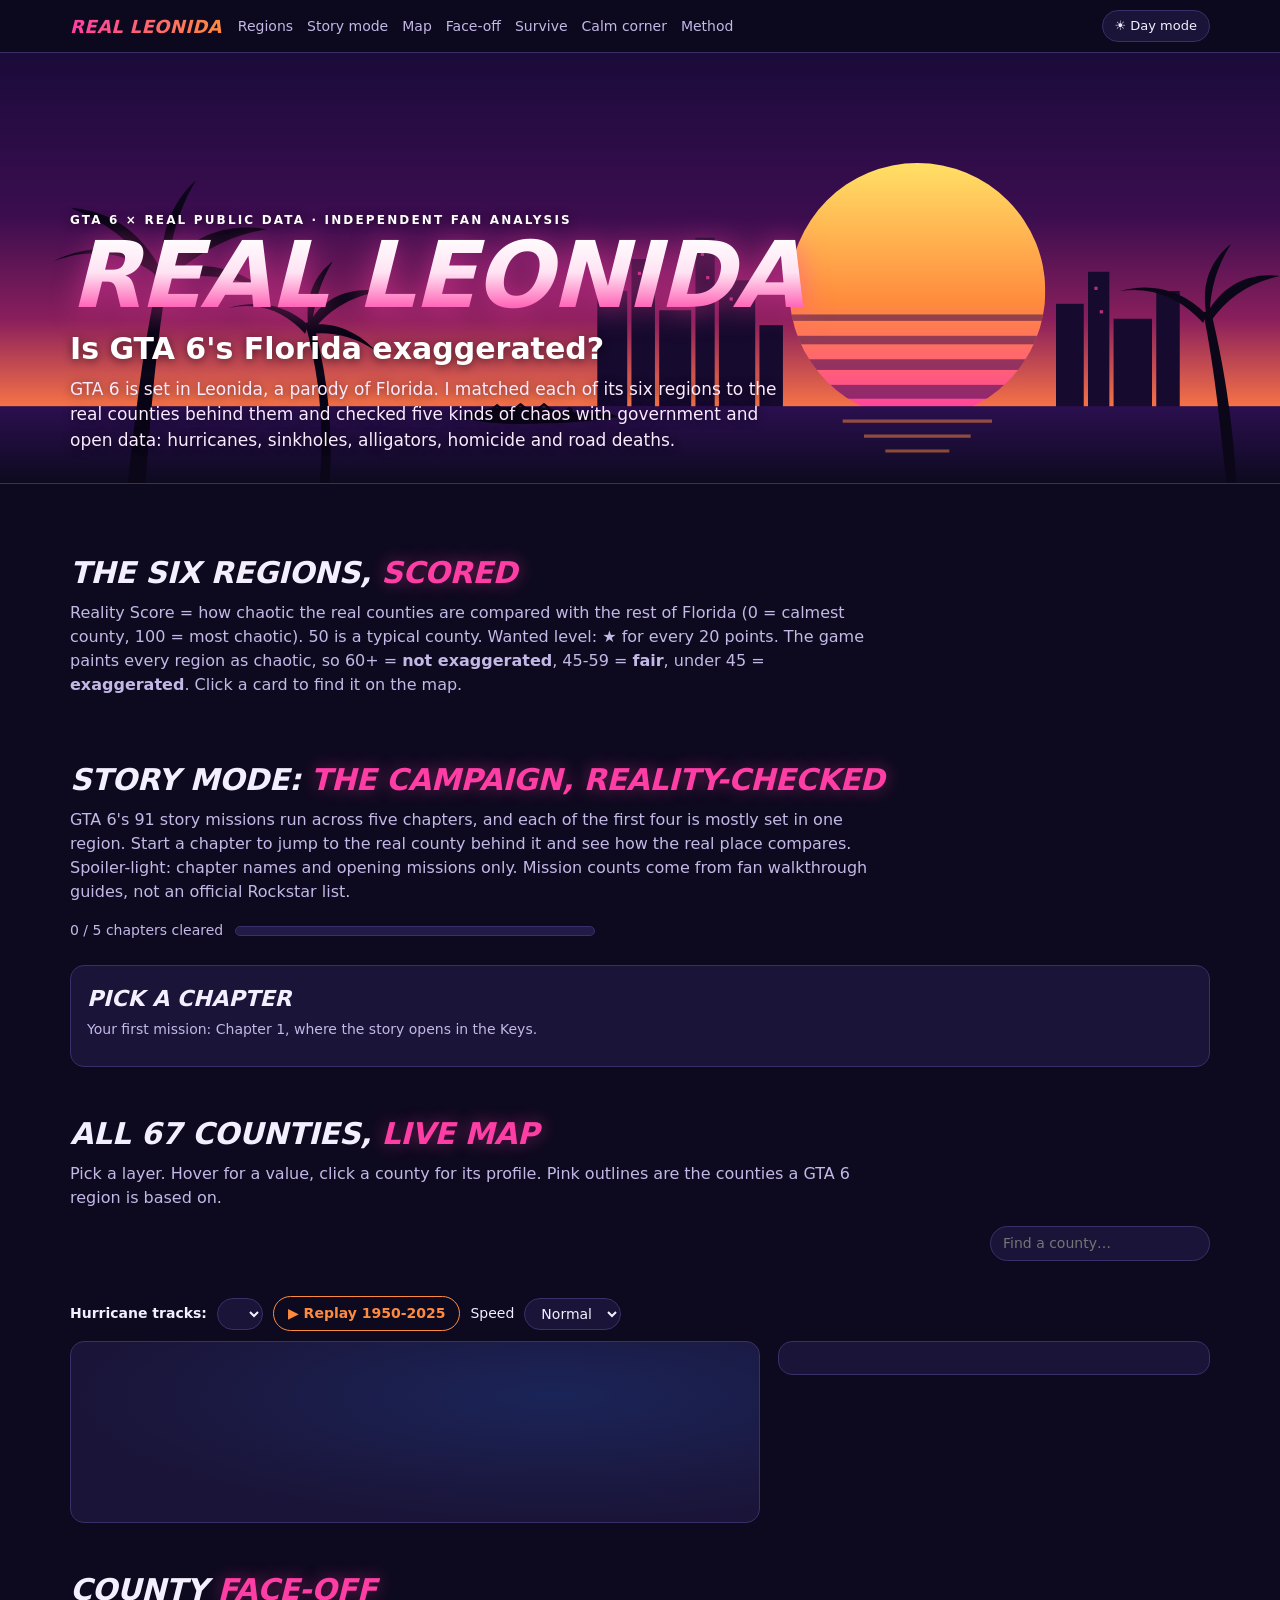
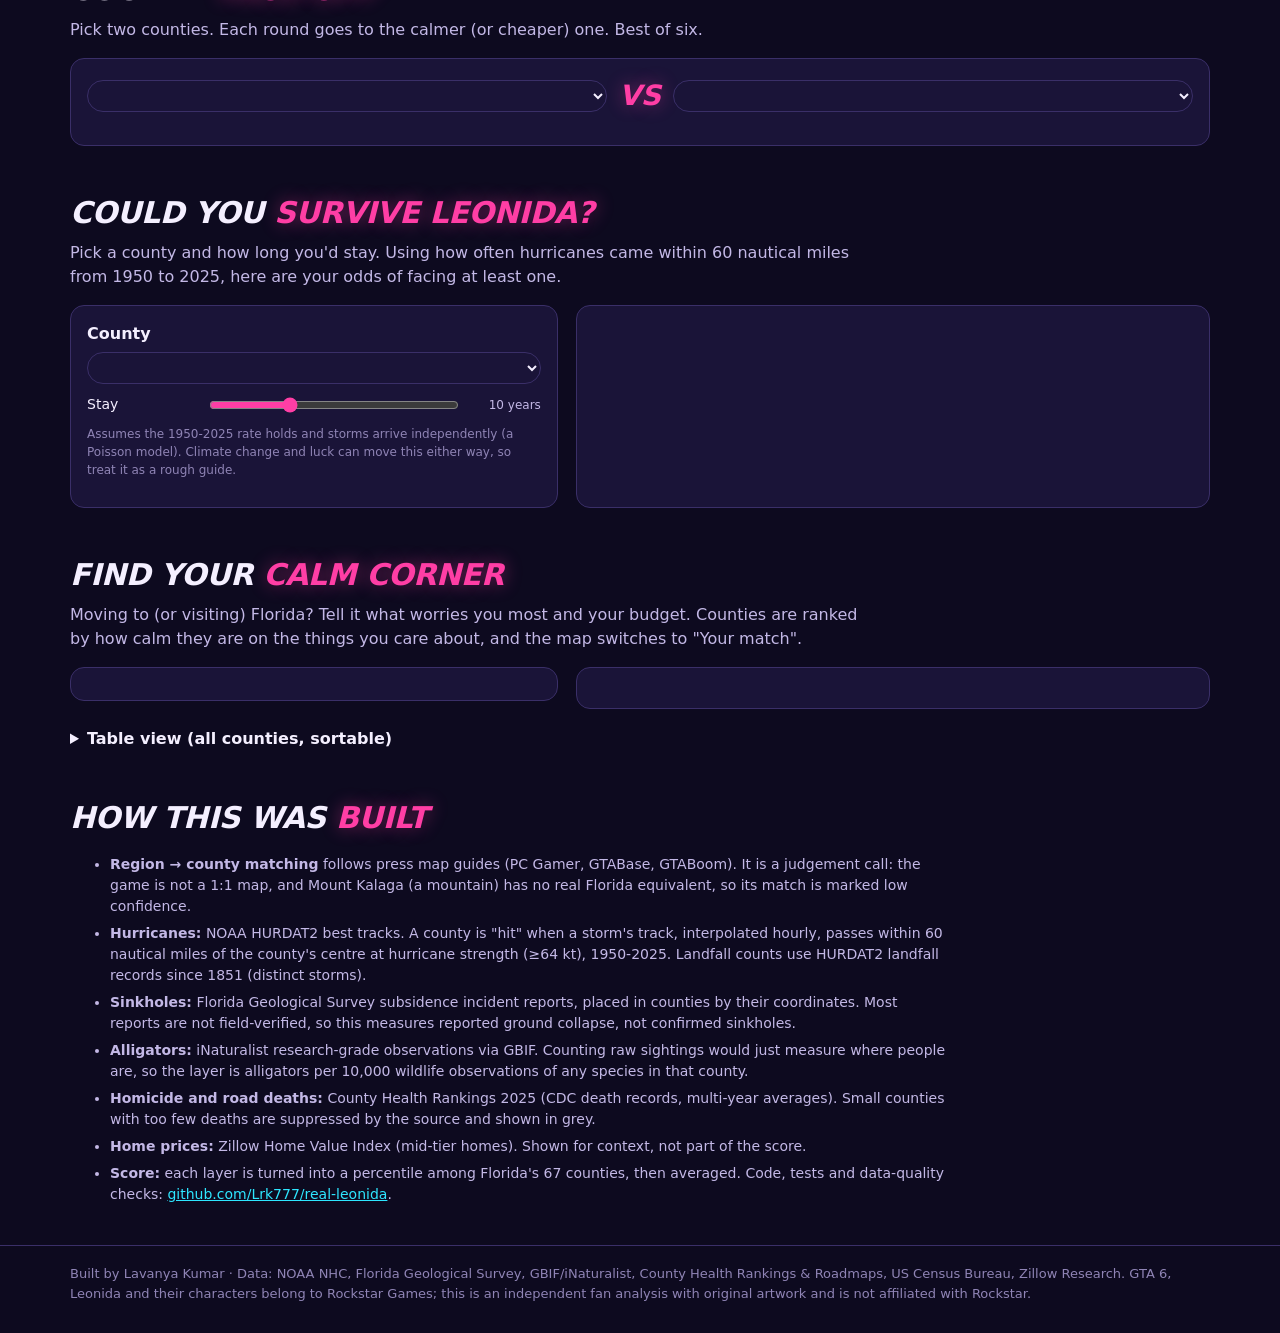
==== commit 1d288223: "Dashboard: Story mode section (chapter select, reality-check briefings, cleared stamps, progress bar" ====
--- a/src/template.html
+++ b/src/template.html
@@ -179,13 +179,38 @@
   .method{color:var(--ink2);font-size:14px;max-width:880px}
   .method li{margin-bottom:6px}
   footer{margin:40px 0 0;padding:18px 0 30px;border-top:1px solid var(--line);color:var(--muted);font-size:13px}
+  /* Story mode */
+  .progress{display:flex;align-items:center;gap:12px;margin:0 0 12px;font-size:14px;color:var(--ink2)}
+  .progress i{flex:1;max-width:360px;height:10px;border-radius:5px;background:var(--surface2);border:1px solid var(--line);overflow:hidden;display:block}
+  .progress i em{display:block;height:100%;width:0;background:linear-gradient(90deg,var(--gold),var(--pink));transition:width .5s}
+  .chapters{display:grid;grid-template-columns:repeat(5,minmax(0,1fr));gap:10px}
+  @media (max-width:860px){.chapters{grid-template-columns:repeat(2,minmax(0,1fr))}}
+  .ch{font:inherit;text-align:left;color:var(--ink);background:linear-gradient(160deg,var(--surface2),var(--surface));border:1px solid var(--line);border-radius:12px;padding:12px;cursor:pointer;position:relative;transition:border-color .15s,box-shadow .15s,transform .15s}
+  .ch:hover,.ch.on{border-color:var(--gold);box-shadow:0 0 16px rgba(255,210,63,.35);transform:translateY(-2px)}
+  .ch .no{font-size:11px;font-weight:800;letter-spacing:.14em;color:var(--pink)}
+  .ch b{display:block;font-size:16px;font-weight:900;font-style:italic;text-transform:uppercase;line-height:1.15;margin:2px 0 4px}
+  .ch small{color:var(--ink2);font-size:12px}
+  .ch .done{position:absolute;top:10px;right:10px;font-size:11px;font-weight:800;color:var(--gold);display:none}
+  .ch.cleared .done{display:block}
+  .brief{margin-top:12px;display:grid;grid-template-columns:minmax(0,1fr) auto;gap:16px;align-items:start}
+  @media (max-width:860px){.brief{grid-template-columns:1fr}}
+  .brief h3{margin:0;font-size:22px;font-weight:900;font-style:italic;text-transform:uppercase}
+  .brief .hook{color:var(--ink2);font-size:14px;margin:4px 0 10px}
+  .rcheck{list-style:none;margin:0;padding:0}
+  .rcheck li{padding:7px 0;border-top:1px solid var(--line);font-size:15px}
+  .rcheck li span{color:var(--muted);font-size:12px;margin-left:6px}
+  .stamp{font-weight:900;font-style:italic;text-transform:uppercase;font-size:22px;color:var(--gold);text-shadow:0 0 14px rgba(255,210,63,.5);border:2px solid var(--gold);border-radius:10px;padding:8px 14px;transform:rotate(-4deg);text-align:center;white-space:nowrap}
+  .stamp.pop{animation:pop .45s ease-out}
+  @keyframes pop{0%{transform:rotate(-4deg) scale(1.6);opacity:0}100%{transform:rotate(-4deg) scale(1);opacity:1}}
+  @media (prefers-reduced-motion: reduce){.stamp.pop{animation:none}}
+  [data-theme="day"] .stamp{text-shadow:none}
   @media (max-width:600px){.hero .wrap{background:linear-gradient(0deg,rgba(13,10,31,.75),rgba(13,10,31,0) 75%)} .round{grid-template-columns:1fr 110px 1fr} .slider{grid-template-columns:90px 1fr 64px}}
 </style>
 </head>
 <body>
 <div class="topbar"><div class="wrap">
   <span class="brand">REAL LEONIDA</span>
-  <nav class="nav" aria-label="Sections"><a href="#regions-h">Regions</a><a href="#map-h">Map</a><a href="#faceoff-h">Face-off</a><a href="#survive-h">Survive</a><a href="#finder-h">Calm corner</a><a href="#method-h">Method</a></nav>
+  <nav class="nav" aria-label="Sections"><a href="#regions-h">Regions</a><a href="#story-h">Story mode</a><a href="#map-h">Map</a><a href="#faceoff-h">Face-off</a><a href="#survive-h">Survive</a><a href="#finder-h">Calm corner</a><a href="#method-h">Method</a></nav>
   <button type="button" class="themebtn" id="themebtn" aria-label="Switch colour theme">☀ Day mode</button>
 </div></div>
 
@@ -243,6 +268,12 @@
   <p class="sub">Reality Score = how chaotic the real counties are compared with the rest of Florida (0 = calmest county, 100 = most chaotic). 50 is a typical county. Wanted level: ★ for every 20 points. The game paints every region as chaotic, so 60+ = <b>not exaggerated</b>, 45-59 = <b>fair</b>, under 45 = <b>exaggerated</b>. Click a card to find it on the map.</p>
   <div class="regions" id="regions"></div>
 
+  <h2 id="story-h">Story mode: <span>the campaign, reality-checked</span></h2>
+  <p class="sub">GTA 6's 91 story missions run across five chapters, and each of the first four is mostly set in one region. Start a chapter to jump to the real county behind it and see how the real place compares. Spoiler-light: chapter names and opening missions only. Mission counts come from fan walkthrough guides, not an official Rockstar list.</p>
+  <div class="progress"><span id="progtxt">0 / 5 chapters cleared</span><i><em id="progbar"></em></i></div>
+  <div class="chapters" id="chapters"></div>
+  <div class="card brief" id="brief"><div><h3>Pick a chapter</h3><p class="hook">Your first mission: Chapter 1, where the story opens in the Keys.</p></div></div>
+
   <h2 id="map-h">All 67 counties, <span>live map</span></h2>
   <p class="sub">Pick a layer. Hover for a value, click a county for its profile. Pink outlines are the counties a GTA 6 region is based on.</p>
   <div class="toolbar">
@@ -570,6 +601,66 @@
 $("#results").addEventListener("click", e => { const li = e.target.closest("li"); if (li) { select(li.dataset.f); $("#mapbox").scrollIntoView({behavior: "smooth", block: "center"}); } });
 $("#results").addEventListener("keydown", e => { const li = e.target.closest("li"); if (li && (e.key === "Enter" || e.key === " ")) { e.preventDefault(); select(li.dataset.f); } });
 
+// Story mode: GTA 6 chapters -> real counties, with stats computed from the data on every build
+const CH = D.chapters || [];
+let cleared = new Set();
+try { cleared = new Set(JSON.parse(localStorage.getItem("rl-cleared") || "[]")); } catch (e) {}
+const rk = (k, f) => { const r = rankOf(k, f), n = D.counties.filter(x => x[k] != null).length; return r ? `#${r} of ${n} in Florida` : ""; };
+const STAT = {
+  landfalls_since_1851: c => [`${fmt(c.landfalls_since_1851, 0)} hurricanes made landfall here since 1851`, rk("landfalls_since_1851", c.fips)],
+  major_hurricanes_1950_2025: c => [`${fmt(c.major_hurricanes_1950_2025, 0)} major (Cat 3+) hurricanes passed within 60 nm since 1950`, rk("major_hurricanes_1950_2025", c.fips)],
+  hurricanes_1950_2025: c => [`${fmt(c.hurricanes_1950_2025, 0)} hurricanes passed within 60 nm since 1950`, rk("hurricanes_1950_2025", c.fips)],
+  gators_per_10k_obs: c => [`1 in ${c.gators_per_10k_obs ? Math.round(10000 / c.gators_per_10k_obs) : "–"} wildlife sightings is an alligator`, rk("gators_per_10k_obs", c.fips)],
+  alligator_obs: c => [`${fmt(c.alligator_obs, 0)} alligator sightings logged on iNaturalist`, rk("alligator_obs", c.fips)],
+  strongest_landfall: c => c.landfalls.length ? [`Strongest landfall: ${c.landfalls[0][0]} ${c.landfalls[0][1]} (${catName(c.landfalls[0][2])})`, ""] : ["No hurricane landfall recorded here since 1851", ""],
+  crash_deaths_per_100k: c => [`${fmt(c.crash_deaths_per_100k, 1)} road deaths per 100,000 residents a year`, rk("crash_deaths_per_100k", c.fips)],
+  homicide_per_100k: c => [`${fmt(c.homicide_per_100k, 1)} homicides per 100,000 residents a year`, rk("homicide_per_100k", c.fips)],
+  home_value: c => [`Typical home: ${money(c.home_value)}`, rk("home_value", c.fips)],
+  chaos_score: c => [`Reality Score ${fmt(c.chaos_score, 0)} / 100`, rk("chaos_score", c.fips)],
+};
+function drawChapters() {
+  $("#chapters").innerHTML = CH.map(ch => `<button type="button" class="ch${cleared.has(ch.n) ? " cleared" : ""}" data-n="${ch.n}" aria-label="Chapter ${ch.n}${cleared.has(ch.n) ? ", cleared" : ""}">
+    <span class="done">✓ CLEARED</span><span class="no">CHAPTER ${ch.n}</span><b>${ch.title}</b>
+    <small>${ch.region || "Statewide finale"} · ${ch.missions} missions</small></button>`).join("");
+  $("#progtxt").textContent = `${cleared.size} / ${CH.length} chapters cleared`;
+  $("#progbar").style.width = (CH.length ? cleared.size / CH.length * 100 : 0) + "%";
+}
+function playChapter(n) {
+  const ch = CH.find(x => x.n === n); if (!ch) return;
+  document.querySelectorAll(".ch").forEach(b => b.classList.toggle("on", +b.dataset.n === n));
+  let body;
+  if (ch.fips) {
+    const c = byFips[ch.fips], v = verdict(c.chaos_score);
+    body = `<div><div class="no" style="font-size:11px;font-weight:800;letter-spacing:.14em;color:var(--pink)">CHAPTER ${ch.n} · ${ch.missions} MISSIONS · ${ch.region.toUpperCase()}</div>
+      <h3>Real ${ch.region} = ${c.name} County</h3><p class="hook">${ch.hook}</p>
+      ${stars(c.chaos_score)} <span class="verdict ${v[1]}">${v[0]}</span>
+      <ul class="rcheck">${ch.stats.map(k => { const [t, r] = STAT[k](c); return `<li>${t}${r ? `<span>${r}</span>` : ""}</li>`; }).join("")}</ul>
+      <div class="btnrow"><button type="button" class="btn" id="chmap">See it on the map</button><button type="button" class="btn hot" id="chcard">⬇ ${c.name} ID card</button></div></div>`;
+    regionOn = ch.region; document.querySelectorAll(".rc").forEach(x => x.classList.toggle("on", x.dataset.region === regionOn));
+    select(ch.fips);
+  } else {
+    const top = [...D.counties].sort((a, b) => b.chaos_score - a.chaos_score)[0], vc = byFips["12086"];
+    const regs = [...D.regions].sort((a, b) => b.reality_score - a.reality_score);
+    body = `<div><div class="no" style="font-size:11px;font-weight:800;letter-spacing:.14em;color:var(--pink)">CHAPTER ${ch.n} · ${ch.missions} MISSIONS · FINALE</div>
+      <h3>Final boss: the real most chaotic county</h3><p class="hook">${ch.hook}</p>
+      <ul class="rcheck"><li>${top.name} County tops all 67 counties with a Reality Score of ${fmt(top.chaos_score, 0)} ${top.regions.length ? `(GTA 6: ${top.regions.join(" / ")})` : "(not in any GTA 6 region)"}</li>
+      <li>Real Vice City (${vc.name}) ends at #${vc.chaos_rank} of ${D.counties.length}, score ${fmt(vc.chaos_score, 0)}</li>
+      <li>Most chaotic region overall: ${regs[0].region} (${Math.round(regs[0].reality_score)}). Calmest: ${regs[regs.length - 1].region} (${Math.round(regs[regs.length - 1].reality_score)})</li></ul>
+      <div class="btnrow"><button type="button" class="btn" id="chmap">See ${top.name} on the map</button><button type="button" class="btn hot" id="chcard">⬇ ${top.name} ID card</button></div></div>`;
+    regionOn = null; document.querySelectorAll(".rc").forEach(x => x.classList.remove("on"));
+    select(top.fips);
+  }
+  const first = !cleared.has(n); cleared.add(n);
+  try { localStorage.setItem("rl-cleared", JSON.stringify([...cleared])); } catch (e) {}
+  const all = cleared.size === CH.length;
+  $("#brief").innerHTML = body + `<div class="stamp${first ? " pop" : ""}">${all ? "100% Reality<br>checked" : "Chapter<br>cleared"}</div>`;
+  $("#chmap").onclick = () => $("#mapbox").scrollIntoView({behavior: "smooth", block: "center"});
+  $("#chcard").onclick = () => idCard(byFips[selected]);
+  drawChapters(); document.querySelectorAll(".ch").forEach(b => b.classList.toggle("on", +b.dataset.n === n));
+}
+$("#chapters").addEventListener("click", e => { const b = e.target.closest(".ch"); if (b) playChapter(+b.dataset.n); });
+drawChapters();
+
 // Start
 const H = Object.fromEntries(location.hash.slice(1).split("&").filter(Boolean).map(kv => kv.split("=")));
 if (H.layer && layerBy[H.layer] && H.layer !== "match") { layer = H.layer; drawControls(); }
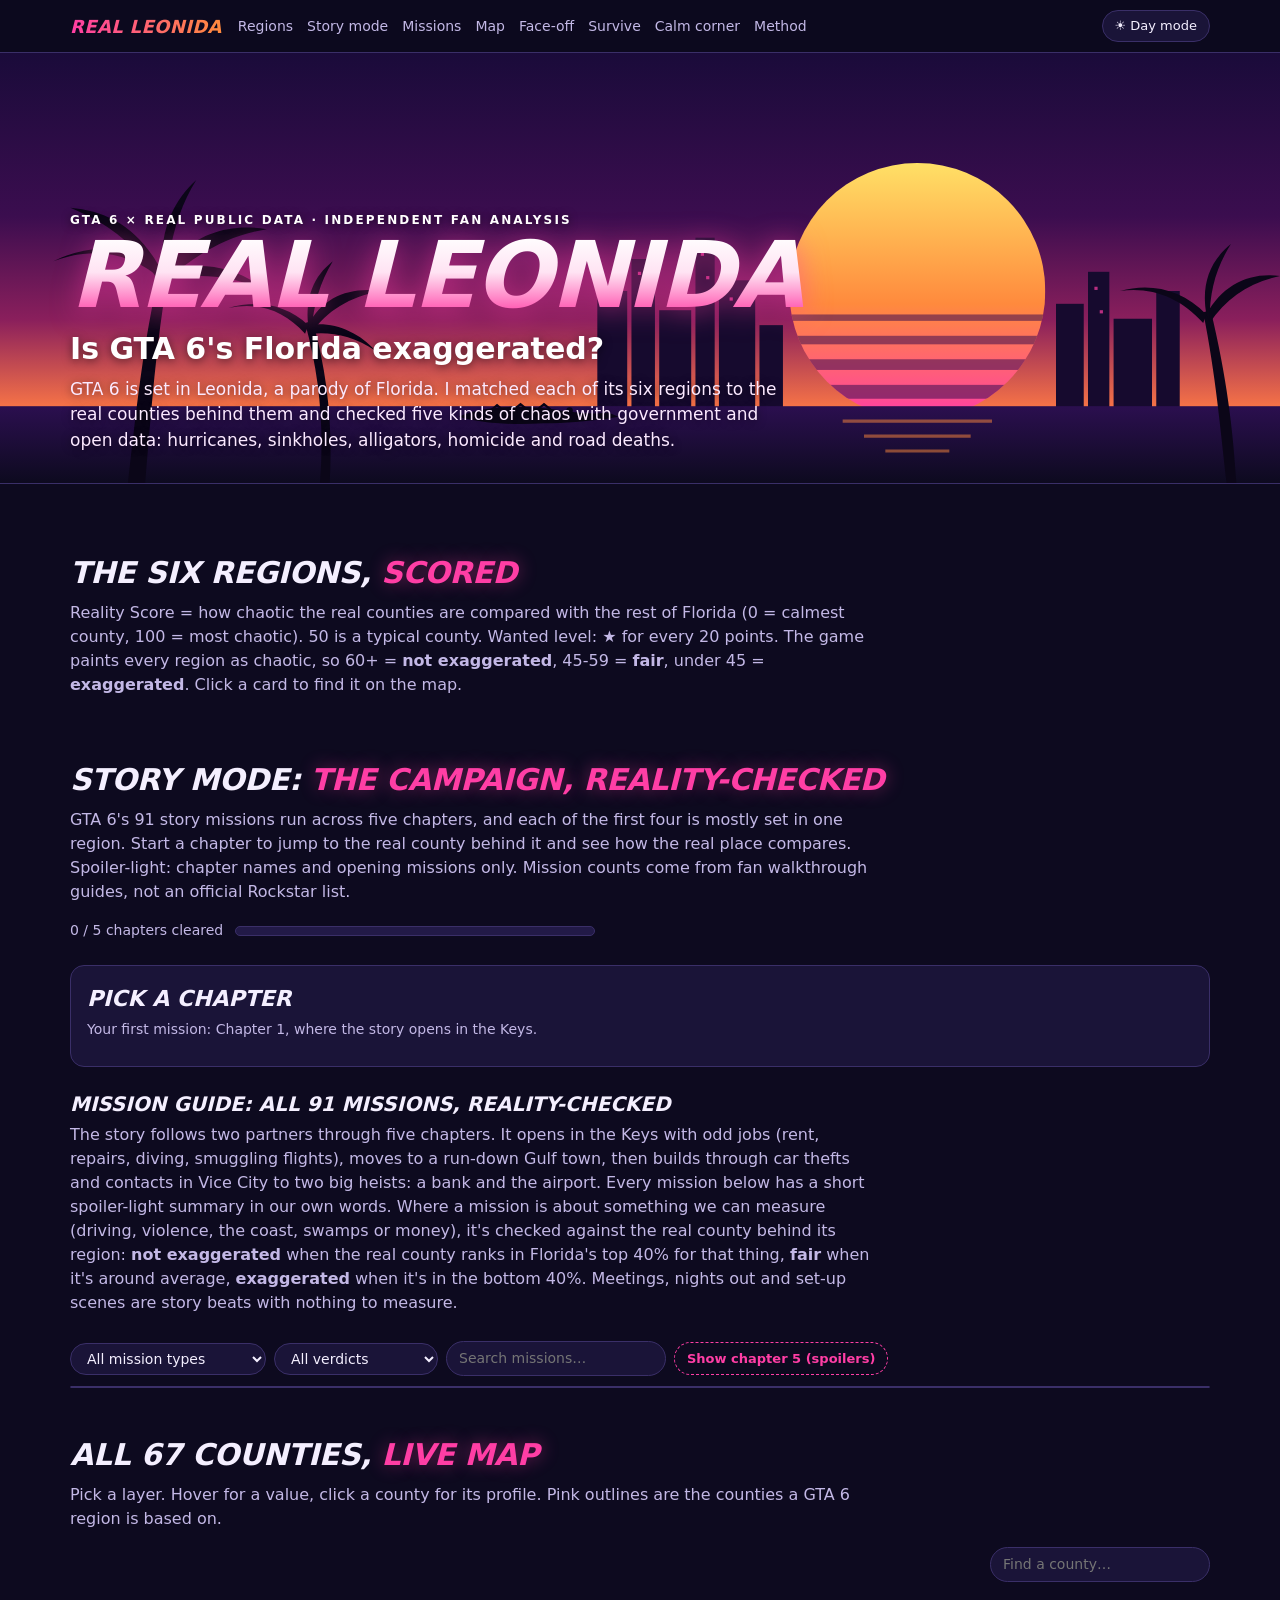
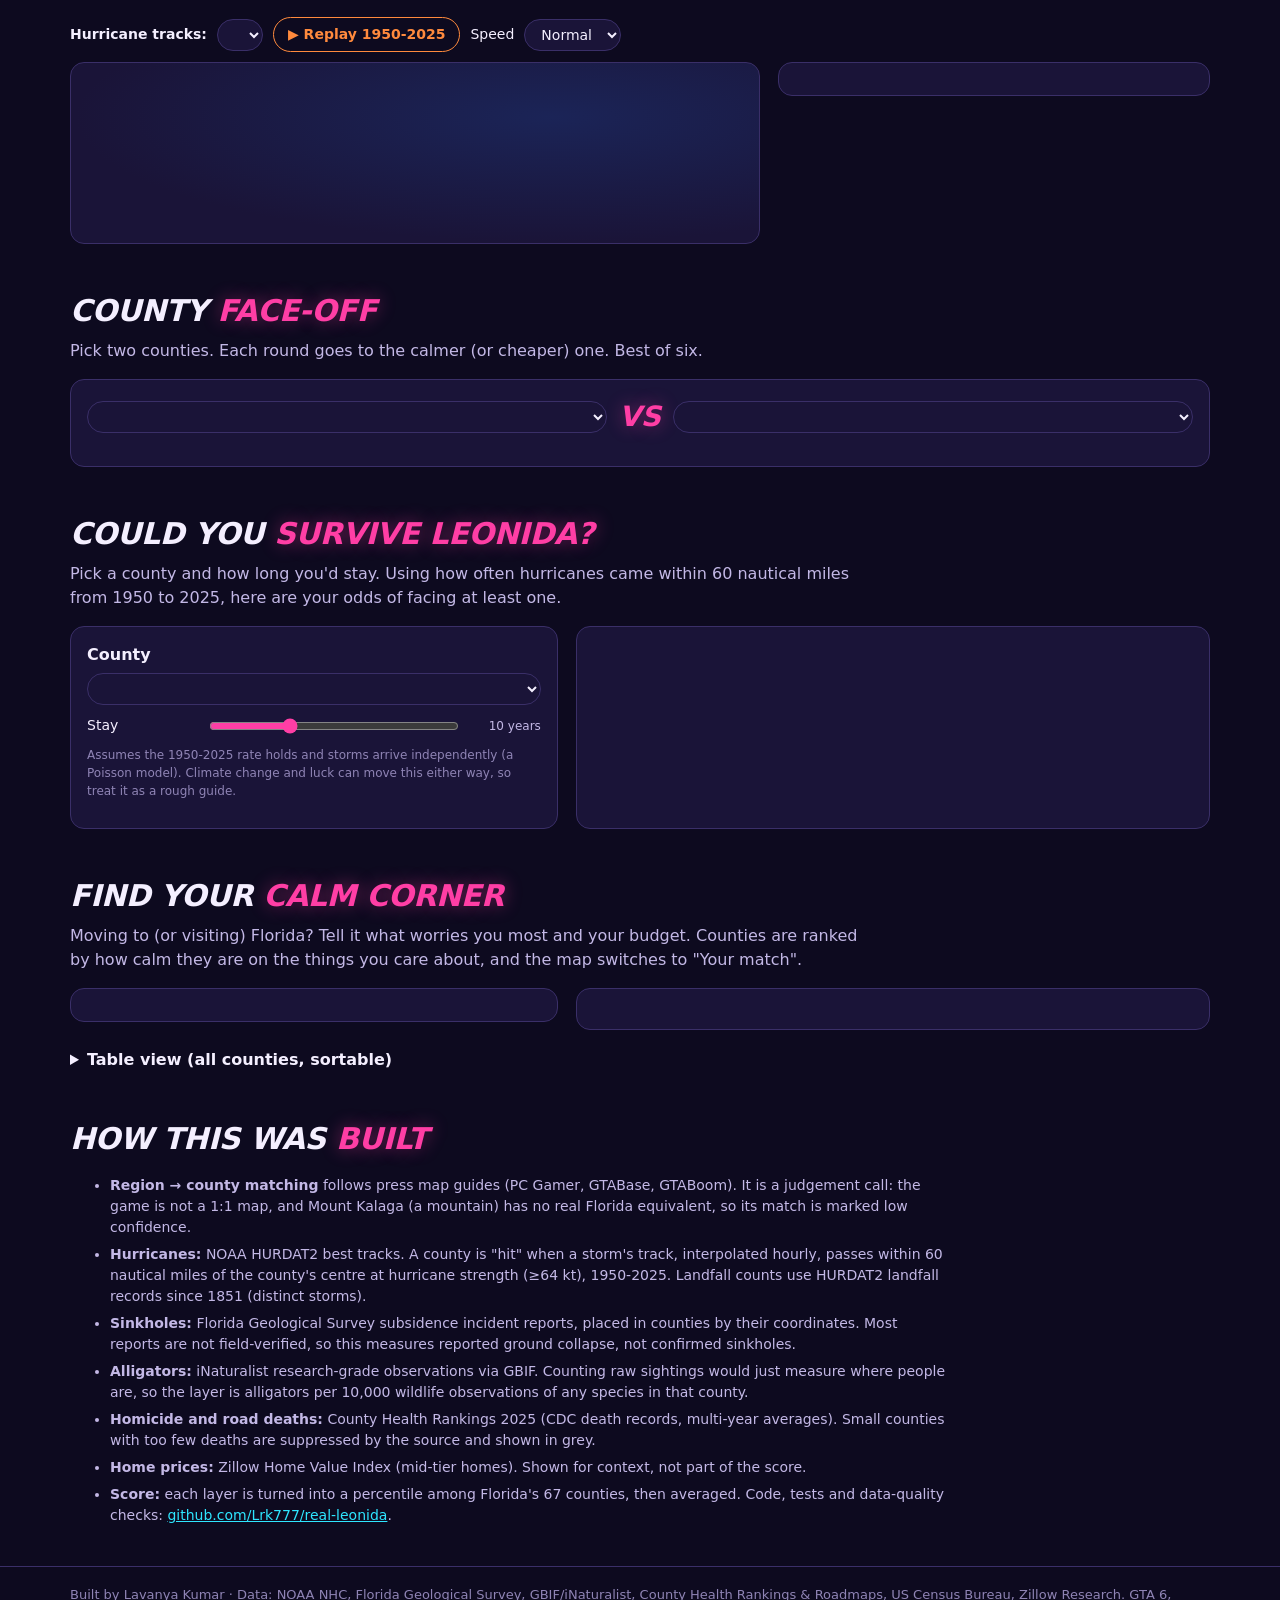
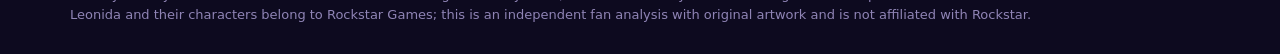
==== commit a7bca995: "Dashboard: mission guide (91 missions, filters, chapter-5 spoiler toggle, per-mission real-world ver" ====
--- a/src/template.html
+++ b/src/template.html
@@ -74,7 +74,7 @@
   .score b{font-size:38px;line-height:1;font-weight:900}
   .score small{color:var(--muted)}
   .conf{font-size:10px;text-transform:uppercase;letter-spacing:.1em;padding:2px 7px;border-radius:99px;border:1px solid var(--line);color:var(--ink2);float:right}
-  .verdict{display:inline-block;font-size:12px;font-weight:800;border-radius:99px;padding:2px 9px;text-transform:uppercase;letter-spacing:.04em}
+  .verdict{display:inline-block;white-space:nowrap;font-size:12px;font-weight:800;border-radius:99px;padding:2px 9px;text-transform:uppercase;letter-spacing:.04em}
   .v-wild{background:rgba(255,62,165,.18);color:#ff8cc8;border:1px solid var(--pink)} .v-fair{background:rgba(255,210,63,.12);color:var(--gold);border:1px solid rgba(255,210,63,.5)} .v-exag{background:rgba(46,230,255,.12);color:var(--cyan);border:1px solid rgba(46,230,255,.5)}
   [data-theme="day"] .v-wild{color:#9b1c1c;background:#fde7e7} [data-theme="day"] .v-fair{color:#55544f;background:#f0efec} [data-theme="day"] .v-exag{color:#1c4f8f;background:#e3eefc}
   .bars{margin-top:10px;display:grid;gap:5px}
@@ -204,13 +204,31 @@
   @keyframes pop{0%{transform:rotate(-4deg) scale(1.6);opacity:0}100%{transform:rotate(-4deg) scale(1);opacity:1}}
   @media (prefers-reduced-motion: reduce){.stamp.pop{animation:none}}
   [data-theme="day"] .stamp{text-shadow:none}
+  .mg{margin-top:22px}
+  .mg h3{margin:0 0 4px;font-size:20px;font-weight:900;font-style:italic;text-transform:uppercase}
+  .mgbar{display:flex;flex-wrap:wrap;gap:8px;align-items:center;margin:10px 0}
+  .mgsum{font-size:14px;color:var(--ink2);margin:4px 0 8px}
+  .mgsum b{color:var(--ink)}
+  table.ml{border-collapse:collapse;width:100%;font-size:14px}
+  table.ml th{position:sticky;top:0;background:var(--surface2);text-align:left;font-size:12px;text-transform:uppercase;letter-spacing:.06em;color:var(--ink2);padding:8px 10px}
+  table.ml td{padding:8px 10px;border-top:1px solid var(--line);vertical-align:top;text-align:left;white-space:normal;position:static}
+  table.ml td.nm{min-width:220px}
+  table.ml tr.row{cursor:pointer}
+  table.ml tr.row:hover td{background:var(--surface2)}
+  table.ml td.n{color:var(--muted);font-variant-numeric:tabular-nums;white-space:nowrap}
+  table.ml td.nm b{display:block}
+  table.ml td.nm small,table.ml td.ck small{color:var(--muted)}
+  .theme{display:inline-block;font-size:11px;font-weight:700;border-radius:99px;padding:1px 8px;border:1px solid var(--line);color:var(--ink2);white-space:nowrap}
+  tr.chrow td{background:var(--bg2);font-weight:900;font-style:italic;text-transform:uppercase;font-size:13px;color:var(--pink);letter-spacing:.04em}
+  @media (max-width:700px){table.ml thead,table.ml td.n,table.ml td.w{display:none} table.ml tr.row{display:grid;grid-template-columns:1fr auto;border-top:1px solid var(--line)} table.ml tr.row td{border:0} table.ml td.nm{min-width:0} table.ml td.ck{grid-column:1/3;padding-top:0}}
+  .spoil{font:inherit;font-size:13px;font-weight:700;border:1px dashed var(--pink);background:transparent;color:var(--pink);border-radius:99px;padding:6px 12px;cursor:pointer}
   @media (max-width:600px){.hero .wrap{background:linear-gradient(0deg,rgba(13,10,31,.75),rgba(13,10,31,0) 75%)} .round{grid-template-columns:1fr 110px 1fr} .slider{grid-template-columns:90px 1fr 64px}}
 </style>
 </head>
 <body>
 <div class="topbar"><div class="wrap">
   <span class="brand">REAL LEONIDA</span>
-  <nav class="nav" aria-label="Sections"><a href="#regions-h">Regions</a><a href="#story-h">Story mode</a><a href="#map-h">Map</a><a href="#faceoff-h">Face-off</a><a href="#survive-h">Survive</a><a href="#finder-h">Calm corner</a><a href="#method-h">Method</a></nav>
+  <nav class="nav" aria-label="Sections"><a href="#regions-h">Regions</a><a href="#story-h">Story mode</a><a href="#missions-h">Missions</a><a href="#map-h">Map</a><a href="#faceoff-h">Face-off</a><a href="#survive-h">Survive</a><a href="#finder-h">Calm corner</a><a href="#method-h">Method</a></nav>
   <button type="button" class="themebtn" id="themebtn" aria-label="Switch colour theme">☀ Day mode</button>
 </div></div>
 
@@ -274,6 +292,20 @@
   <div class="chapters" id="chapters"></div>
   <div class="card brief" id="brief"><div><h3>Pick a chapter</h3><p class="hook">Your first mission: Chapter 1, where the story opens in the Keys.</p></div></div>
 
+  <div class="mg" id="missions-h">
+    <h3>Mission guide: all 91 missions, reality-checked</h3>
+    <p class="sub">The story follows two partners through five chapters. It opens in the Keys with odd jobs (rent, repairs, diving, smuggling flights), moves to a run-down Gulf town, then builds through car thefts and contacts in Vice City to two big heists: a bank and the airport. Every mission below has a short spoiler-light summary in our own words. Where a mission is about something we can measure (driving, violence, the coast, swamps or money), it's checked against the real county behind its region: <b>not exaggerated</b> when the real county ranks in Florida's top 40% for that thing, <b>fair</b> when it's around average, <b>exaggerated</b> when it's in the bottom 40%. Meetings, nights out and set-up scenes are story beats with nothing to measure.</p>
+    <div class="mgbar" id="mgch" role="group" aria-label="Chapter filter"></div>
+    <div class="mgbar">
+      <select class="sel" id="mgtheme" aria-label="Mission type"><option value="">All mission types</option><option value="driving">Driving (road deaths)</option><option value="violence">Violence (homicide)</option><option value="coast">Coast (hurricanes)</option><option value="swamp">Swamp (alligators)</option><option value="money">Money (home prices)</option><option value="story">Story beats</option></select>
+      <select class="sel" id="mgverdict" aria-label="Verdict"><option value="">All verdicts</option><option value="Not exaggerated">Not exaggerated</option><option value="Fair">Fair</option><option value="Exaggerated">Exaggerated</option></select>
+      <input class="search" id="mgq" placeholder="Search missions…" aria-label="Search missions">
+      <button type="button" class="spoil" id="mgspoil">Show chapter 5 (spoilers)</button>
+    </div>
+    <p class="mgsum" id="mgsum" aria-live="polite"></p>
+    <div class="tbl" style="max-height:620px"><table class="ml" id="mgtable"></table></div>
+  </div>
+
   <h2 id="map-h">All 67 counties, <span>live map</span></h2>
   <p class="sub">Pick a layer. Hover for a value, click a county for its profile. Pink outlines are the counties a GTA 6 region is based on.</p>
   <div class="toolbar">
@@ -634,8 +666,9 @@
     body = `<div><div class="no" style="font-size:11px;font-weight:800;letter-spacing:.14em;color:var(--pink)">CHAPTER ${ch.n} · ${ch.missions} MISSIONS · ${ch.region.toUpperCase()}</div>
       <h3>Real ${ch.region} = ${c.name} County</h3><p class="hook">${ch.hook}</p>
       ${stars(c.chaos_score)} <span class="verdict ${v[1]}">${v[0]}</span>
-      <ul class="rcheck">${ch.stats.map(k => { const [t, r] = STAT[k](c); return `<li>${t}${r ? `<span>${r}</span>` : ""}</li>`; }).join("")}</ul>
-      <div class="btnrow"><button type="button" class="btn" id="chmap">See it on the map</button><button type="button" class="btn hot" id="chcard">⬇ ${c.name} ID card</button></div></div>`;
+      <ul class="rcheck">${ch.stats.map(k => { const [t, r] = STAT[k](c); return `<li>${t}${r ? `<span>${r}</span>` : ""}</li>`; }).join("")}
+      <li>${tallyText(ch.n)}</li></ul>
+      <div class="btnrow"><button type="button" class="btn" id="chmap">See it on the map</button><button type="button" class="btn" id="chlist">See its ${ch.missions} missions</button><button type="button" class="btn hot" id="chcard">⬇ ${c.name} ID card</button></div></div>`;
     regionOn = ch.region; document.querySelectorAll(".rc").forEach(x => x.classList.toggle("on", x.dataset.region === regionOn));
     select(ch.fips);
   } else {
@@ -656,10 +689,56 @@
   $("#brief").innerHTML = body + `<div class="stamp${first ? " pop" : ""}">${all ? "100% Reality<br>checked" : "Chapter<br>cleared"}</div>`;
   $("#chmap").onclick = () => $("#mapbox").scrollIntoView({behavior: "smooth", block: "center"});
   $("#chcard").onclick = () => idCard(byFips[selected]);
+  if ($("#chlist")) $("#chlist").onclick = () => { mgCh = n; drawMissions(); $("#missions-h").scrollIntoView({behavior: "smooth"}); };
   drawChapters(); document.querySelectorAll(".ch").forEach(b => b.classList.toggle("on", +b.dataset.n === n));
 }
 $("#chapters").addEventListener("click", e => { const b = e.target.closest(".ch"); if (b) playChapter(+b.dataset.n); });
 drawChapters();
+
+// Mission guide: every story mission, its region's real county, and a data check where there's something to measure
+const MS = (D.missions || []).map((m, i) => ({...m, i: i + 1}));
+const THEME_LABEL = {driving: "Driving", violence: "Violence", coast: "Coast", swamp: "Swamp", money: "Money", story: "Story beat"};
+const THEME_CHECK = {driving: "road deaths per 100k", violence: "homicides per 100k", coast: "hurricanes per decade", swamp: "alligators per 10k sightings", money: "home prices"};
+function pctOf(key, f) { const n = D.counties.filter(x => x[key] != null).length, r = rankOf(key, f); return r && n > 1 ? (n - r) / (n - 1) * 100 : null; }
+function missionCheck(m) {
+  const ch = CH.find(x => x.n === m.ch), key = (D.themes || {})[m.theme];
+  if (!ch || !ch.fips) return {where: "Not given", check: "Location not given in the lists", v: null};
+  const c = byFips[ch.fips], where = `${ch.region} → ${c.name}`;
+  if (!key) return {where, check: "Story beat: nothing to measure", v: null};
+  const p = pctOf(key, ch.fips), r = rankOf(key, ch.fips), n = D.counties.filter(x => x[key] != null).length;
+  if (p == null) return {where, check: `No ${THEME_CHECK[m.theme]} data for ${c.name}`, v: null};
+  return {where, check: `${c.name}: ${THEME_CHECK[m.theme]} #${r} of ${n}`, v: verdict(p)};
+}
+MS.forEach(m => Object.assign(m, missionCheck(m)));
+function tallyText(n) { const t = {"Not exaggerated": 0, Fair: 0, Exaggerated: 0}, ms = MS.filter(m => m.ch === n); let s = 0;
+  ms.forEach(m => m.v ? t[m.v[0]]++ : s++);
+  return `Its ${ms.length} missions: <b>${t["Not exaggerated"]}</b> not exaggerated · <b>${t.Fair}</b> fair · <b>${t.Exaggerated}</b> exaggerated · ${s} story beats`; }
+let mgCh = 0, spoil = false;
+function drawMissions() {
+  $("#mgch").innerHTML = [0, ...CH.map(c => c.n)].map(n => `<button type="button" class="pill" data-n="${n}" aria-pressed="${n === mgCh}">${n ? "Chapter " + n : "All chapters"}</button>`).join("");
+  const th = $("#mgtheme").value, vd = $("#mgverdict").value, q = $("#mgq").value.trim().toLowerCase();
+  const list = MS.filter(m => (!mgCh || m.ch === mgCh) && (!th || m.theme === th) && (!vd || (m.v && m.v[0] === vd)) && (!q || (m.name + " " + m.what).toLowerCase().includes(q)));
+  const shown = list.filter(m => m.ch !== 5 || spoil);
+  const t = {"Not exaggerated": 0, Fair: 0, Exaggerated: 0}; let beats = 0; shown.forEach(m => m.v ? t[m.v[0]]++ : beats++);
+  $("#mgsum").innerHTML = `Showing <b>${shown.length}</b> missions${list.length > shown.length ? ` (${list.length - shown.length} chapter 5 missions hidden)` : ""} · <b>${t["Not exaggerated"]}</b> not exaggerated · <b>${t.Fair}</b> fair · <b>${t.Exaggerated}</b> exaggerated · ${beats} with nothing to measure`;
+  let html = `<thead><tr><th>#</th><th>Mission</th><th>Where (real county)</th><th>Real-world check</th><th>Verdict</th></tr></thead><tbody>`, last = 0;
+  list.forEach(m => {
+    if (m.ch !== last) { last = m.ch; const c = CH.find(x => x.n === m.ch);
+      html += `<tr class="chrow"><td colspan="5">Chapter ${m.ch}: ${c ? c.title : ""} · ${c && c.region ? c.region : "location not given"}${m.ch === 5 && !spoil ? ` · <button type="button" class="spoil" data-spoil="1">Show ${list.filter(x => x.ch === 5).length} hidden missions</button>` : ""}</td></tr>`; }
+    if (m.ch === 5 && !spoil) return;
+    html += `<tr class="row" data-ch="${m.ch}" tabindex="0"><td class="n">${m.i}</td><td class="nm"><b>${m.name}</b><small>${m.what}</small></td><td class="w">${m.where}</td>
+      <td class="ck"><span class="theme">${THEME_LABEL[m.theme]}</span><br><small>${m.check}</small></td><td class="vd">${m.v ? `<span class="verdict ${m.v[1]}">${m.v[0]}</span>` : `<small style="color:var(--muted)">–</small>`}</td></tr>`;
+  });
+  $("#mgtable").innerHTML = html + "</tbody>";
+  $("#mgspoil").textContent = spoil ? "Hide chapter 5" : "Show chapter 5 (spoilers)";
+}
+$("#mgch").addEventListener("click", e => { const b = e.target.closest("button"); if (b) { mgCh = +b.dataset.n; drawMissions(); } });
+["#mgtheme", "#mgverdict"].forEach(id => $(id).addEventListener("change", drawMissions));
+$("#mgq").addEventListener("input", drawMissions);
+$("#mgspoil").addEventListener("click", () => { spoil = !spoil; drawMissions(); });
+$("#mgtable").addEventListener("click", e => { if (e.target.closest("[data-spoil]")) { spoil = true; drawMissions(); return; }
+  const tr = e.target.closest("tr.row"); if (!tr) return; const c = CH.find(x => x.n === +tr.dataset.ch); if (c && c.fips) select(c.fips); });
+drawMissions();
 
 // Start
 const H = Object.fromEntries(location.hash.slice(1).split("&").filter(Boolean).map(kv => kv.split("=")));
